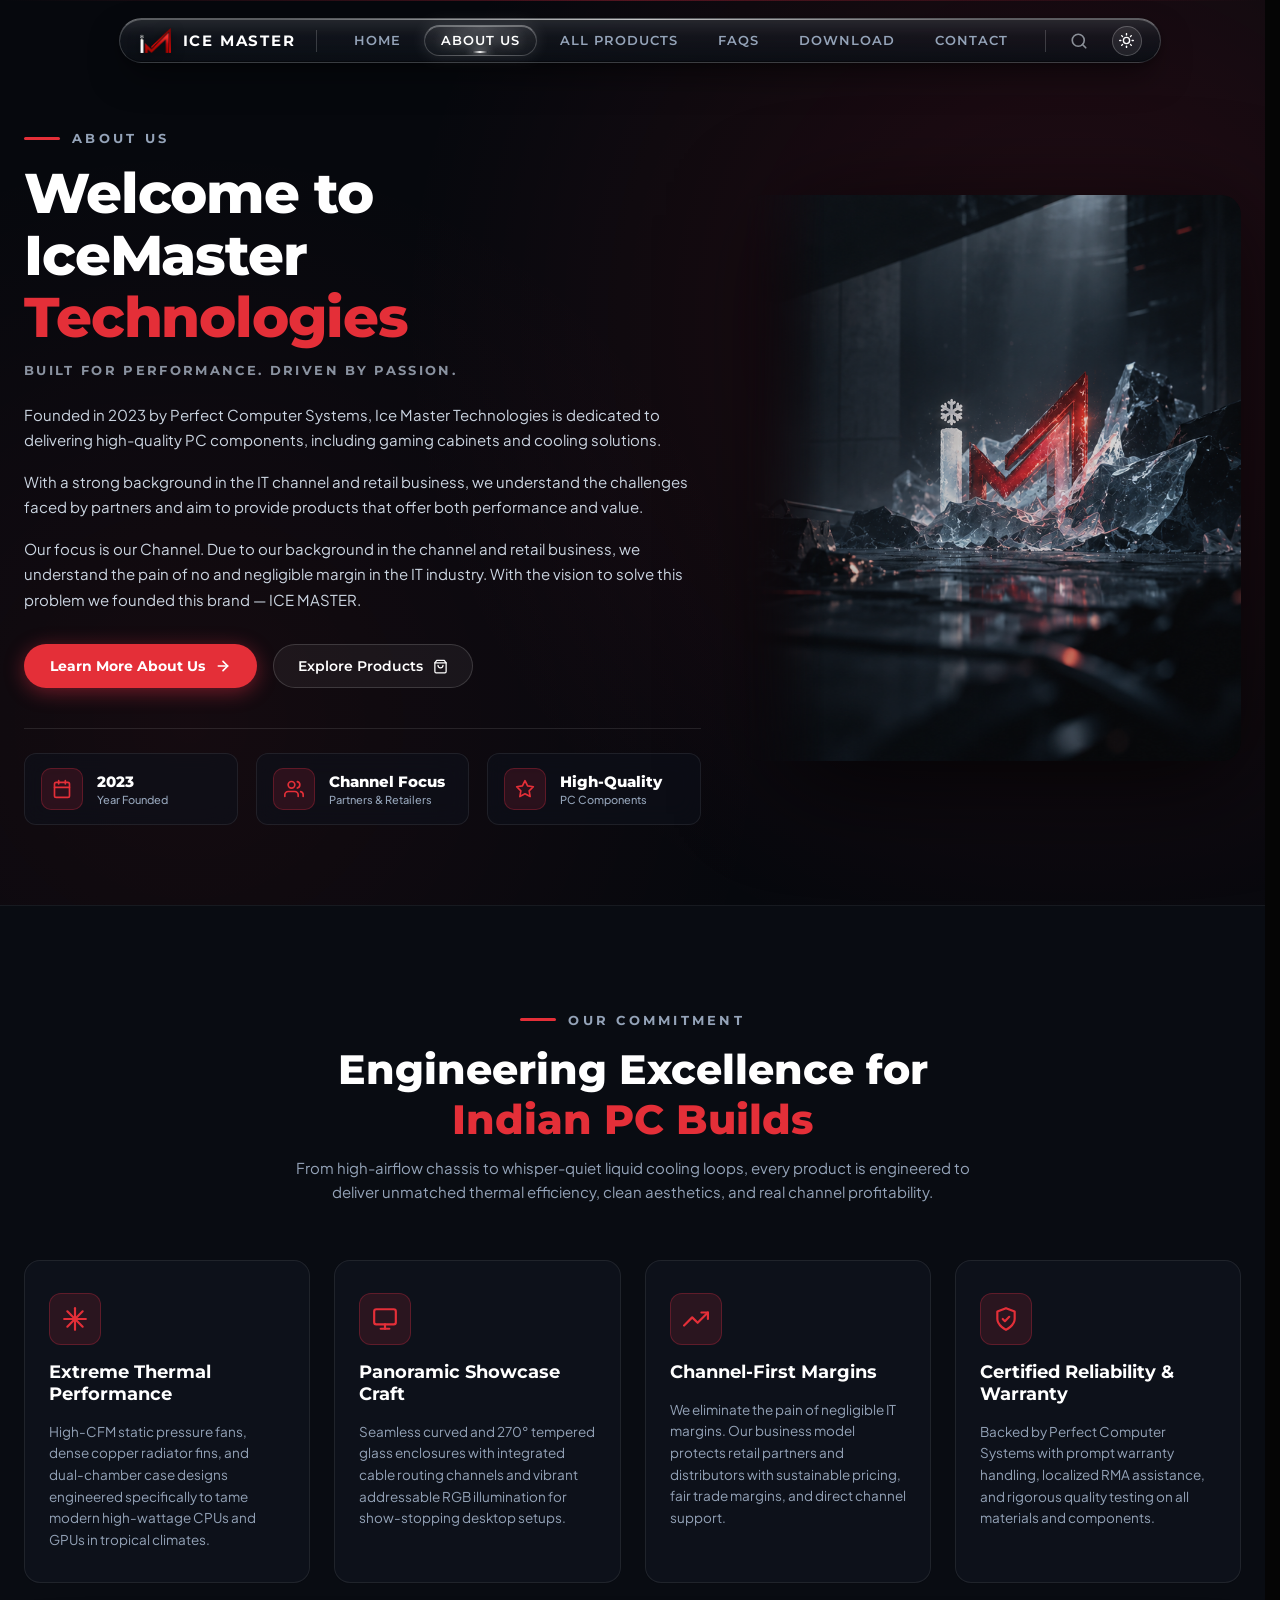
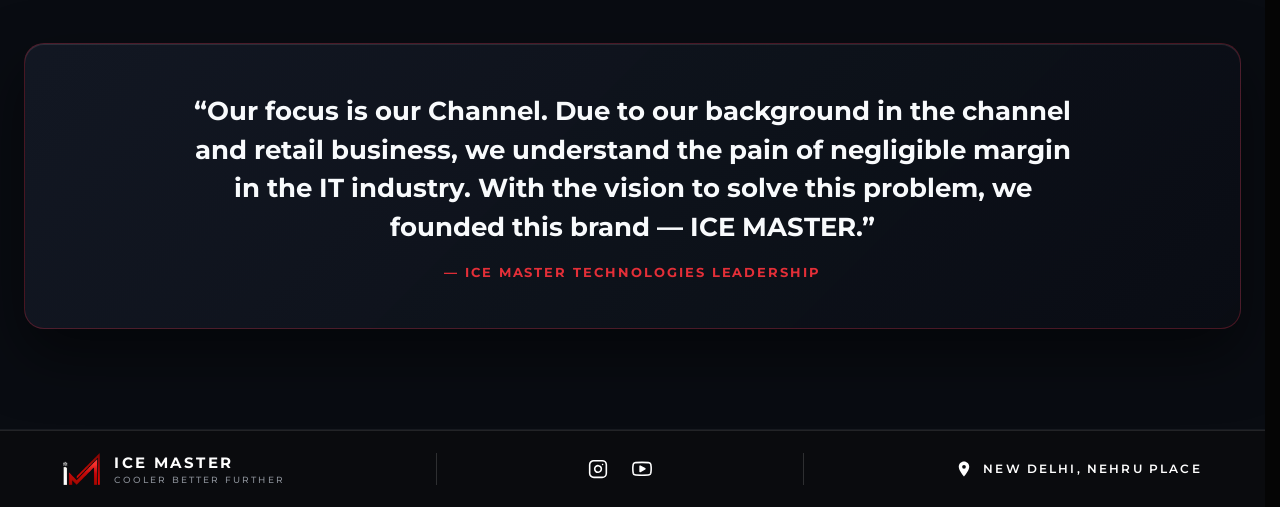
==== about.html @ 008d557d "feat: add About Us and FAQs pages matching design mockups 1:1" ====
<!DOCTYPE html>
<html lang="en">
<head>
  <meta charset="UTF-8">
  <meta name="viewport" content="width=device-width, initial-scale=1.0">
  <title>About Us | Ice Master Technologies</title>
  <meta name="description" content="Founded in 2023 by Perfect Computer Systems, Ice Master Technologies delivers high-quality PC components, gaming cabinets, and cooling solutions with a channel-first commitment.">

  <!-- Favicon -->
  <link rel="icon" type="image/png" href="assets/images/homepage/im_official_emblem.png">

  <!-- Google Fonts: Plus Jakarta Sans, Outfit, Montserrat -->
  <link rel="preconnect" href="https://fonts.googleapis.com">
  <link rel="preconnect" href="https://fonts.gstatic.com" crossorigin>
  <link href="https://fonts.googleapis.com/css2?family=Plus+Jakarta+Sans:wght@400;500;600;700;800&family=Outfit:wght@400;500;600;700;800&family=Montserrat:wght@600;700;800;900&display=swap" rel="stylesheet">

  <!-- Main Stylesheet -->
  <link rel="stylesheet" href="assets/css/style.css">
</head>
<body class="about-page-body">

  <!-- ==========================================================================
       FLOATING GLASS PILL NAVBAR (Standard Unified Brand Navbar)
       ========================================================================== -->
  <header class="im-floating-header" id="main-floating-header">
    <div class="im-pill-navbar">
      <!-- Left: Logo & Brand -->
      <a href="index.html" class="im-pill-brand" aria-label="Ice Master Home">
        <img src="assets/images/homepage/im_official_emblem.png" alt="Ice Master Logo" class="im-pill-logo-icon">
        <span class="im-pill-brand-name">ICE MASTER</span>
      </a>

      <!-- Vertical Divider 1 -->
      <div class="im-pill-divider" aria-hidden="true"></div>

      <!-- Center Navigation Links -->
      <nav class="im-pill-nav" aria-label="Primary Navigation">
        <a href="index.html" class="im-nav-item">HOME</a>
        <a href="about.html" class="im-nav-item active" aria-current="page">
          <span>ABOUT US</span>
          <span class="im-nav-indicator"></span>
        </a>
        <a href="all-products.html" class="im-nav-item">ALL PRODUCTS</a>
        <a href="faqs.html" class="im-nav-item">FAQS</a>
        <a href="download.html" class="im-nav-item">DOWNLOAD</a>
        <a href="contact.html" class="im-nav-item">CONTACT</a>
      </nav>

      <!-- Vertical Divider 2 -->
      <div class="im-pill-divider" aria-hidden="true"></div>

      <!-- Right Action Cluster (Search, Theme Toggle, Hamburger) -->
      <div class="im-pill-actions">
        <div class="im-pill-search-wrap">
          <button type="button" class="im-pill-search-btn" id="im-search-toggle" aria-label="Search Products">
            <svg width="18" height="18" viewBox="0 0 24 24" fill="none" stroke="currentColor" stroke-width="2.2" stroke-linecap="round" stroke-linejoin="round">
              <circle cx="11" cy="11" r="8"></circle>
              <line x1="21" y1="21" x2="16.65" y2="16.65"></line>
            </svg>
          </button>
          <!-- Expandable Quick Search Input -->
          <div class="im-pill-search-dropdown" id="im-search-dropdown">
            <input type="text" id="im-quick-search-input" placeholder="Search coolers, cabinets..." aria-label="Search Ice Master">
          </div>
        </div>

        <!-- Theme Toggle Button -->
        <button id="im-theme-toggle" class="im-theme-toggle-btn" aria-label="Switch to Light Mode" title="Switch to Light Mode">
          <svg width="15" height="15" viewBox="0 0 24 24" fill="none" stroke="currentColor" stroke-width="2.2" stroke-linecap="round" stroke-linejoin="round"><circle cx="12" cy="12" r="5"/><line x1="12" y1="1" x2="12" y2="3"/><line x1="12" y1="21" x2="12" y2="23"/><line x1="4.22" y1="4.22" x2="5.64" y2="5.64"/><line x1="18.36" y1="18.36" x2="19.78" y2="19.78"/><line x1="1" y1="12" x2="3" y2="12"/><line x1="21" y1="12" x2="23" y2="12"/><line x1="4.22" y1="19.78" x2="5.64" y2="18.36"/><line x1="18.36" y1="5.64" x2="19.78" y2="4.22"/></svg>
        </button>

        <!-- Mobile Hamburger -->
        <button class="im-mobile-menu-toggle" id="im-hamburger-btn" aria-label="Open Navigation">
          <span class="im-hamburger-bar"></span>
          <span class="im-hamburger-bar"></span>
          <span class="im-hamburger-bar"></span>
        </button>
      </div>
    </div>

    <!-- Mobile Nav Drawer -->
    <div class="im-mobile-nav-drawer" id="im-mobile-nav-drawer">
      <div class="im-mobile-drawer-header">
        <div class="im-mobile-drawer-brand">
          <img src="assets/images/homepage/im_official_emblem.png" alt="Ice Master Logo" class="im-mobile-drawer-logo">
          <span class="im-mobile-drawer-brand-name">ICE MASTER</span>
        </div>
        <button class="im-mobile-drawer-close" id="im-drawer-close" aria-label="Close Menu">&#10005;</button>
      </div>

      <nav class="im-mobile-nav-links">
        <a href="index.html" class="im-mobile-nav-link">HOME</a>
        <a href="about.html" class="im-mobile-nav-link active">ABOUT US</a>
        <a href="all-products.html" class="im-mobile-nav-link">ALL PRODUCTS</a>
        <a href="faqs.html" class="im-mobile-nav-link">FAQS</a>
        <a href="download.html" class="im-mobile-nav-link">DOWNLOAD</a>
        <a href="contact.html" class="im-mobile-nav-link">CONTACT</a>
      </nav>

      <div class="im-mobile-drawer-footer">
        <div class="im-mobile-drawer-socials">
          <a href="https://www.instagram.com/icemastertechnologies" target="_blank" rel="noopener noreferrer" class="im-mobile-drawer-soc-btn" aria-label="Instagram">
            <svg width="18" height="18" viewBox="0 0 24 24" fill="none" stroke="currentColor" stroke-width="2" stroke-linecap="round" stroke-linejoin="round"><rect x="2" y="2" width="20" height="20" rx="5" ry="5"></rect><path d="M16 11.37A4 4 0 1 1 12.63 8 4 4 0 0 1 16 11.37z"></path><line x1="17.5" y1="6.5" x2="17.51" y2="6.5"></line></svg>
          </a>
          <a href="https://www.youtube.com/@icemastertechnologies" target="_blank" rel="noopener noreferrer" class="im-mobile-drawer-soc-btn" aria-label="YouTube">
            <svg width="18" height="18" viewBox="0 0 24 24" fill="none" stroke="currentColor" stroke-width="2" stroke-linecap="round" stroke-linejoin="round"><path d="M22.54 6.42a2.78 2.78 0 0 0-1.94-2C18.88 4 12 4 12 4s-6.88 0-8.6.46a2.78 2.78 0 0 0-1.94 2A29 29 0 0 0 1 11.75a29 29 0 0 0 .46 5.33A2.78 2.78 0 0 0 3.4 19c1.72.46 8.6.46 8.6.46s6.88 0 8.6-.46a2.78 2.78 0 0 0 1.94-2 29 29 0 0 0 .46-5.25 29 29 0 0 0-.46-5.33z"></path><polygon points="9.75 15.02 15.5 11.75 9.75 8.48 9.75 15.02"></polygon></svg>
          </a>
        </div>
        <div class="im-mobile-drawer-motto">COOLER BETTER FURTHER</div>
      </div>
    </div>
  </header>

  <!-- ==========================================================================
       MAIN ABOUT US HERO SECTION (1:1 Exact Match to Figma Mockup)
       ========================================================================== -->
  <main>
    <section class="about-hero-section">
      <div class="about-hero-container">

        <!-- Left Column: Story Content, CTAs, 3 Key Badges -->
        <div class="about-hero-content">

          <!-- Eyebrow -->
          <div class="about-eyebrow">
            <span class="about-eyebrow-dash"></span>
            <span class="about-eyebrow-text">ABOUT US</span>
          </div>

          <!-- Main Headline -->
          <h1 class="about-hero-title">
            Welcome to<br>IceMaster <span class="im-highlight-red">Technologies</span>
          </h1>

          <!-- Tagline -->
          <div class="about-hero-tagline">
            BUILT FOR PERFORMANCE. DRIVEN BY PASSION.
          </div>

          <!-- 3 Story Paragraphs (Exact Wording) -->
          <div class="about-hero-desc">
            <p>
              Founded in 2023 by Perfect Computer Systems, Ice Master Technologies is dedicated to delivering high-quality PC components, including gaming cabinets and cooling solutions.
            </p>
            <p>
              With a strong background in the IT channel and retail business, we understand the challenges faced by partners and aim to provide products that offer both performance and value.
            </p>
            <p>
              Our focus is our Channel. Due to our background in the channel and retail business, we understand the pain of no and negligible margin in the IT industry. With the vision to solve this problem we founded this brand — ICE MASTER.
            </p>
          </div>

          <!-- Call to Action Buttons -->
          <div class="about-cta-wrap">
            <a href="#our-values" class="about-btn-pill">
              <span>Learn More About Us</span>
              <svg width="16" height="16" viewBox="0 0 24 24" fill="none" stroke="currentColor" stroke-width="2.5" stroke-linecap="round" stroke-linejoin="round">
                <line x1="5" y1="12" x2="19" y2="12"></line>
                <polyline points="12 5 19 12 12 19"></polyline>
              </svg>
            </a>
            <a href="all-products.html" class="about-btn-pill-secondary">
              <span>Explore Products</span>
              <svg width="15" height="15" viewBox="0 0 24 24" fill="none" stroke="currentColor" stroke-width="2" stroke-linecap="round" stroke-linejoin="round">
                <path d="M6 2L3 6v14a2 2 0 0 0 2 2h14a2 2 0 0 0 2-2V6l-3-4z"></path>
                <line x1="3" y1="6" x2="21" y2="6"></line>
                <path d="M16 10a4 4 0 0 1-8 0"></path>
              </svg>
            </a>
          </div>

          <!-- 3 Horizontal Badges (Exact Mockup Match) -->
          <div class="about-badges-row">
            <!-- Badge 1: 2023 / Year Founded -->
            <div class="about-badge-card">
              <div class="about-badge-icon-box">
                <svg width="20" height="20" viewBox="0 0 24 24" fill="none" stroke="currentColor" stroke-width="2" stroke-linecap="round" stroke-linejoin="round">
                  <rect x="3" y="4" width="18" height="18" rx="2" ry="2"></rect>
                  <line x1="16" y1="2" x2="16" y2="6"></line>
                  <line x1="8" y1="2" x2="8" y2="6"></line>
                  <line x1="3" y1="10" x2="21" y2="10"></line>
                </svg>
              </div>
              <div class="about-badge-info">
                <h4>2023</h4>
                <p>Year Founded</p>
              </div>
            </div>

            <!-- Badge 2: Channel Focus / Partners & Retailers -->
            <div class="about-badge-card">
              <div class="about-badge-icon-box">
                <svg width="20" height="20" viewBox="0 0 24 24" fill="none" stroke="currentColor" stroke-width="2" stroke-linecap="round" stroke-linejoin="round">
                  <path d="M17 21v-2a4 4 0 0 0-4-4H5a4 4 0 0 0-4 4v2"></path>
                  <circle cx="9" cy="7" r="4"></circle>
                  <path d="M23 21v-2a4 4 0 0 0-3-3.87"></path>
                  <path d="M16 3.13a4 4 0 0 1 0 7.75"></path>
                </svg>
              </div>
              <div class="about-badge-info">
                <h4>Channel Focus</h4>
                <p>Partners & Retailers</p>
              </div>
            </div>

            <!-- Badge 3: High-Quality / PC Components -->
            <div class="about-badge-card">
              <div class="about-badge-icon-box">
                <svg width="20" height="20" viewBox="0 0 24 24" fill="none" stroke="currentColor" stroke-width="2" stroke-linecap="round" stroke-linejoin="round">
                  <polygon points="12 2 15.09 8.26 22 9.27 17 14.14 18.18 21.02 12 17.77 5.82 21.02 7 14.14 2 9.27 8.91 8.26 12 2"></polygon>
                </svg>
              </div>
              <div class="about-badge-info">
                <h4>High-Quality</h4>
                <p>PC Components</p>
              </div>
            </div>
          </div>

        </div>

        <!-- Right Column: 3D Crystal Ice Master Emblem on Ice Rocks -->
        <div class="about-hero-media">
          <div class="about-hero-img-wrap">
            <img src="assets/images/about/im_about_emblem_3d.png" alt="Ice Master 3D Crystal Emblem" class="about-hero-emblem-img">
          </div>
        </div>

      </div>
    </section>

    <!-- ==========================================================================
         CORE VALUES & BRAND PILLARS SECTION
         ========================================================================== -->
    <section class="about-values-section" id="our-values">
      <div class="about-values-container">

        <!-- Section Header -->
        <div class="about-section-header">
          <div class="about-eyebrow" style="justify-content: center;">
            <span class="about-eyebrow-dash"></span>
            <span class="about-eyebrow-text">OUR COMMITMENT</span>
          </div>
          <h2 class="about-section-title">
            Engineering Excellence for <span class="im-highlight-red">Indian PC Builds</span>
          </h2>
          <p class="about-section-sub">
            From high-airflow chassis to whisper-quiet liquid cooling loops, every product is engineered to deliver unmatched thermal efficiency, clean aesthetics, and real channel profitability.
          </p>
        </div>

        <!-- 4 Pillars Grid -->
        <div class="about-pillars-grid">

          <!-- Pillar 1: Thermal Engineering -->
          <div class="about-pillar-card">
            <div class="about-pillar-icon">
              <svg width="26" height="26" viewBox="0 0 24 24" fill="none" stroke="currentColor" stroke-width="2" stroke-linecap="round" stroke-linejoin="round">
                <path d="M12 2v20"></path>
                <path d="m4.93 4.93 14.14 14.14"></path>
                <path d="M2 12h20"></path>
                <path d="m19.07 4.93-14.14 14.14"></path>
              </svg>
            </div>
            <h3 class="about-pillar-title">Extreme Thermal Performance</h3>
            <p class="about-pillar-desc">
              High-CFM static pressure fans, dense copper radiator fins, and dual-chamber case designs engineered specifically to tame modern high-wattage CPUs and GPUs in tropical climates.
            </p>
          </div>

          <!-- Pillar 2: Panoramic Showcase Aesthetics -->
          <div class="about-pillar-card">
            <div class="about-pillar-icon">
              <svg width="26" height="26" viewBox="0 0 24 24" fill="none" stroke="currentColor" stroke-width="2" stroke-linecap="round" stroke-linejoin="round">
                <rect x="2" y="3" width="20" height="14" rx="2" ry="2"></rect>
                <line x1="8" y1="21" x2="16" y2="21"></line>
                <line x1="12" y1="17" x2="12" y2="21"></line>
              </svg>
            </div>
            <h3 class="about-pillar-title">Panoramic Showcase Craft</h3>
            <p class="about-pillar-desc">
              Seamless curved and 270° tempered glass enclosures with integrated cable routing channels and vibrant addressable RGB illumination for show-stopping desktop setups.
            </p>
          </div>

          <!-- Pillar 3: Channel-First Margin Protection -->
          <div class="about-pillar-card">
            <div class="about-pillar-icon">
              <svg width="26" height="26" viewBox="0 0 24 24" fill="none" stroke="currentColor" stroke-width="2" stroke-linecap="round" stroke-linejoin="round">
                <polyline points="23 6 13.5 15.5 8.5 10.5 1 18"></polyline>
                <polyline points="17 6 23 6 23 12"></polyline>
              </svg>
            </div>
            <h3 class="about-pillar-title">Channel-First Margins</h3>
            <p class="about-pillar-desc">
              We eliminate the pain of negligible IT margins. Our business model protects retail partners and distributors with sustainable pricing, fair trade margins, and direct channel support.
            </p>
          </div>

          <!-- Pillar 4: Certified Durability & Local Warranty -->
          <div class="about-pillar-card">
            <div class="about-pillar-icon">
              <svg width="26" height="26" viewBox="0 0 24 24" fill="none" stroke="currentColor" stroke-width="2" stroke-linecap="round" stroke-linejoin="round">
                <path d="M12 22s8-4 8-10V5l-8-3-8 3v7c0 6 8 10 8 10z"></path>
                <path d="m9 12 2 2 4-4"></path>
              </svg>
            </div>
            <h3 class="about-pillar-title">Certified Reliability & Warranty</h3>
            <p class="about-pillar-desc">
              Backed by Perfect Computer Systems with prompt warranty handling, localized RMA assistance, and rigorous quality testing on all materials and components.
            </p>
          </div>

        </div>

        <!-- Story / Mission Quote Box -->
        <div class="about-mission-quote-box">
          <p>
            &ldquo;Our focus is our Channel. Due to our background in the channel and retail business, we understand the pain of negligible margin in the IT industry. With the vision to solve this problem, we founded this brand — ICE MASTER.&rdquo;
          </p>
          <div class="about-mission-quote-author">
            — ICE MASTER TECHNOLOGIES LEADERSHIP
          </div>
        </div>

      </div>
    </section>
  </main>

  <!-- ==========================================================================
       MINIMAL CINEMATIC FOOTER (Unified Across Site)
       ========================================================================== -->
  <footer class="im-site-footer" id="site-footer">
    <div class="im-footer-inner">

      <!-- Left: Logo & Brand Lockup -->
      <a href="index.html" class="im-footer-brand" aria-label="Ice Master Home">
        <img src="assets/images/homepage/im_official_emblem.png" alt="Ice Master Logo" class="im-footer-logo-img">
        <div class="im-footer-brand-text">
          <span class="im-footer-brand-title">ICE MASTER</span>
          <span class="im-footer-brand-sub">COOLER BETTER FURTHER</span>
        </div>
      </a>

      <!-- Center Divider 1 -->
      <div class="im-footer-divider" aria-hidden="true"></div>

      <!-- Center: Social Links -->
      <div class="im-footer-social-links" aria-label="Social Media Links">
        <a href="https://www.instagram.com/icemastertechnologies" target="_blank" rel="noopener noreferrer" class="im-footer-social-btn" aria-label="Ice Master on Instagram">
          <svg viewBox="0 0 24 24" fill="none" stroke="currentColor" stroke-width="1.9" stroke-linecap="round" stroke-linejoin="round">
            <rect x="2" y="2" width="20" height="20" rx="5" ry="5"></rect>
            <path d="M16 11.37A4 4 0 1 1 12.63 8 4 4 0 0 1 16 11.37z"></path>
            <line x1="17.5" y1="6.5" x2="17.51" y2="6.5"></line>
          </svg>
        </a>

        <a href="https://www.youtube.com/@icemastertechnologies" target="_blank" rel="noopener noreferrer" class="im-footer-social-btn" aria-label="Ice Master on YouTube">
          <svg viewBox="0 0 24 24" fill="none" stroke="currentColor" stroke-width="1.9" stroke-linecap="round" stroke-linejoin="round">
            <path d="M22.54 6.42a2.78 2.78 0 0 0-1.94-2C18.88 4 12 4 12 4s-6.88 0-8.6.46a2.78 2.78 0 0 0-1.94 2A29 29 0 0 0 1 11.75a29 29 0 0 0 .46 5.33A2.78 2.78 0 0 0 3.4 19c1.72.46 8.6.46 8.6.46s6.88 0 8.6-.46a2.78 2.78 0 0 0 1.94-2 29 29 0 0 0 .46-5.25 29 29 0 0 0-.46-5.33z"></path>
            <polygon points="9.75 15.02 15.5 11.75 9.75 8.48 9.75 15.02" fill="currentColor"></polygon>
          </svg>
        </a>
      </div>

      <!-- Center Divider 2 -->
      <div class="im-footer-divider" aria-hidden="true"></div>

      <!-- Right: Location Lockup -->
      <div class="im-footer-location-wrap">
        <svg class="im-footer-loc-pin" viewBox="0 0 24 24" fill="currentColor">
          <path d="M12 2C8.13 2 5 5.13 5 9c0 5.25 7 13 7 13s7-7.75 7-13c0-3.87-3.13-7-7-7zm0 9.5a2.5 2.5 0 0 1 0-5 2.5 2.5 0 0 1 0 5z"/>
        </svg>
        <span class="im-footer-loc-text">NEW DELHI, NEHRU PLACE</span>
      </div>

    </div>
  </footer>

  <!-- Unified Site Scripts (Theme Toggle, Navbar Sticky, Quick Search, Mobile Drawer) -->
  <script src="assets/js/main.js"></script>
</body>
</html>
---- assets/css/style.css ----
/* ==========================================================================
   ICEMASTER TECHNOLOGIES — BRAND VISUAL SYSTEM & 1:1 EXACT HOMEPAGE STYLES
   Official IMT Visual Style Guide & Master Reference Renders
   ========================================================================== */

:root {
  /* Official Design Tokens from Excel Style Guide */
  --im-c-black: #050505;
  --im-c-deep-black: #000000;
  --im-c-dark-surface: #0E1015;
  --im-c-white: #FFFFFF;
  --im-c-off-white: #F4F5F7;
  --im-c-gray-light: #68707A;
  --im-c-gray-cool: #8A8F97;
  --im-c-gray-text: #3F4348;
  --im-c-gray-text-cool: #3F4A56;
  --im-c-gray-rule: #B9BEC4;
  --im-c-eyebrow-hero1: #4B4F55;
  --im-c-eyebrow-hero2: #59606A;
  --im-c-eyebrow-cat: #6A7078;
  --im-c-eyebrow-steps: #3E454D;
  --im-c-red-accent: #E42F38;
  --im-c-red-x7: #A30A10;
  --im-c-red-category: #A52A30;
  --im-c-red-steps: #B20A13;
  --im-c-blue-digital: #318CCB;

  /* Legacy variable aliases for secondary pages */
  --bg-dark: #07080a;
  --bg-dark-surface: #0f1117;
  --accent-red: #ff1e27;
  --accent-red-glow: rgba(255, 30, 39, 0.5);
  --text-white: #ffffff;
  --text-silver: #e2e8f0;
  --text-muted: #8492a6;
  --text-dim: #475569;
  --glass-bg: rgba(18, 20, 26, 0.7);
  --glass-border: rgba(255, 255, 255, 0.12);
  --glass-border-subtle: rgba(255, 255, 255, 0.08);

  --im-font: 'Montserrat', -apple-system, BlinkMacSystemFont, 'Segoe UI', Roboto, sans-serif;
  --font-heading: 'Montserrat', 'Plus Jakarta Sans', -apple-system, sans-serif;
  --font-body: 'Plus Jakarta Sans', 'Inter', -apple-system, sans-serif;
}

*, *::before, *::after {
  margin: 0;
  padding: 0;
  box-sizing: border-box;
}

html {
  width: 100%;
  margin: 0;
  padding: 0;
  background-color: var(--im-c-black);
  font-family: var(--im-font);
  color: var(--im-c-white);
  overflow-x: hidden;
  overflow-y: scroll;
  scrollbar-gutter: stable;
  scroll-behavior: smooth;
  -webkit-font-smoothing: antialiased;
  -moz-osx-font-smoothing: grayscale;
}

body {
  width: 100%;
  min-height: 100vh;
  margin: 0;
  padding: 0;
  background-color: var(--im-c-black);
  font-family: var(--im-font);
  color: var(--im-c-white);
  overflow-x: hidden;
  -webkit-font-smoothing: antialiased;
  -moz-osx-font-smoothing: grayscale;
}




/* ==========================================================================
   HOMEPAGE COMPONENT 1: FLOATING GLASS PILL NAVBAR (Fixed / Sticky on Scroll)
   ========================================================================== */
.im-floating-header {
  position: fixed;
  top: 18px;
  left: 0;
  width: 100%;
  display: flex;
  justify-content: center;
  z-index: 1000;
  padding: 0 16px;
  pointer-events: none;
}

.im-pill-navbar {
  pointer-events: auto;
  position: relative;
  display: inline-flex;
  align-items: center;
  /* Premium Frosted Liquid Glass */
  background: linear-gradient(180deg, rgba(255, 255, 255, 0.10) 0%, rgba(255, 255, 255, 0.02) 40%, rgba(10, 14, 20, 0.78) 100%), rgba(14, 18, 26, 0.72);
  border: 1px solid rgba(255, 255, 255, 0.18);
  border-top: 1px solid rgba(255, 255, 255, 0.32);
  border-bottom: 1px solid rgba(255, 255, 255, 0.10);
  border-radius: 9999px;
  padding: 6px 18px 6px 20px;
  gap: 20px;
  backdrop-filter: blur(24px) saturate(180%);
  -webkit-backdrop-filter: blur(24px) saturate(180%);
  /* Realistic Glass Refraction & Soft Ambient Depth (No Red Tint!) */
  box-shadow: 
    0 16px 36px -8px rgba(0, 0, 0, 0.55),
    0 2px 8px rgba(0, 0, 0, 0.3),
    inset 0 1px 0 rgba(255, 255, 255, 0.25),
    inset 0 -1px 0 rgba(0, 0, 0, 0.35);
  transition: background 0.25s ease, border-color 0.25s ease, box-shadow 0.25s ease;
  overflow: visible;
  transform: none;
}

/* Subtle Overhead Spotlight Sheen across the top edge of the glass */
.im-pill-navbar::before {
  content: '';
  position: absolute;
  top: 0;
  left: 15%;
  right: 15%;
  height: 1px;
  background: linear-gradient(90deg, rgba(255, 255, 255, 0) 0%, rgba(255, 255, 255, 0.65) 50%, rgba(255, 255, 255, 0) 100%);
  pointer-events: none;
}

.im-floating-header.scrolled .im-pill-navbar {
  background: linear-gradient(180deg, rgba(255, 255, 255, 0.08) 0%, rgba(8, 11, 16, 0.88) 100%), rgba(8, 11, 16, 0.82);
  border-color: rgba(255, 255, 255, 0.20);
  border-top-color: rgba(255, 255, 255, 0.35);
  box-shadow: 
    0 20px 42px -8px rgba(0, 0, 0, 0.75),
    inset 0 1px 0 rgba(255, 255, 255, 0.22);
  transform: none;
}

.im-pill-navbar:hover {
  border-color: rgba(255, 255, 255, 0.28);
  border-top-color: rgba(255, 255, 255, 0.45);
  box-shadow: 
    0 20px 44px -6px rgba(0, 0, 0, 0.65),
    0 0 24px rgba(255, 255, 255, 0.08),
    inset 0 1px 0 rgba(255, 255, 255, 0.35);
}

.im-pill-brand {
  display: flex;
  align-items: center;
  gap: 12px;
  text-decoration: none;
}

.im-pill-logo-icon {
  height: 26px;
  width: auto;
  object-fit: contain;
  filter: drop-shadow(0 2px 6px rgba(0, 0, 0, 0.6));
  transition: transform 0.25s ease;
}

.im-pill-brand:hover .im-pill-logo-icon {
  transform: scale(1.06);
}

.im-pill-brand-name {
  font-family: var(--im-font);
  font-weight: 700;
  font-size: 15px;
  letter-spacing: 0.12em;
  color: #FFFFFF;
  text-transform: uppercase;
}

.im-pill-divider {
  width: 1px;
  height: 22px;
  background: rgba(255, 255, 255, 0.18);
}

.im-pill-nav {
  display: flex;
  align-items: center;
  gap: 6px;
}

.im-nav-item {
  position: relative;
  text-decoration: none;
  font-family: var(--im-font);
  font-size: 12.5px;
  font-weight: 600;
  letter-spacing: 0.08em;
  color: #94A3B8;
  padding: 7px 16px;
  border-radius: 9999px;
  border: 1px solid transparent;
  box-sizing: border-box;
  transition: color 0.2s ease, background 0.2s ease, border-color 0.2s ease;
  display: flex;
  align-items: center;
  justify-content: center;
  overflow: hidden;
}

.im-nav-item:hover {
  color: #FFFFFF;
  background: rgba(255, 255, 255, 0.06);
}

/* Active Nav Item with Soft Ambient Spotlight */
.im-nav-item.active {
  color: #FFFFFF;
  font-weight: 600;
  /* Soft Spotlight Capsule */
  background: radial-gradient(ellipse at 50% 0%, rgba(255, 255, 255, 0.22) 0%, rgba(255, 255, 255, 0.07) 60%, rgba(255, 255, 255, 0.02) 100%);
  border: 1px solid rgba(255, 255, 255, 0.20);
  border-top: 1px solid rgba(255, 255, 255, 0.35);
  box-shadow: 
    0 0 16px rgba(255, 255, 255, 0.12),
    inset 0 1px 0 rgba(255, 255, 255, 0.3);
  text-shadow: 0 0 12px rgba(255, 255, 255, 0.4);
}

/* Soft Spotlight Indicator - replaces the harsh red bar */
.im-nav-indicator {
  position: absolute;
  bottom: 2px;
  left: 50%;
  transform: translateX(-50%);
  width: 16px;
  height: 2px;
  background: linear-gradient(90deg, rgba(255, 255, 255, 0) 0%, rgba(255, 255, 255, 0.95) 50%, rgba(255, 255, 255, 0) 100%);
  border-radius: 2px;
  box-shadow: 0 0 8px rgba(255, 255, 255, 0.9), 0 0 16px rgba(255, 255, 255, 0.5);
}

.im-pill-actions {
  display: contents;
}

.im-pill-search-wrap {
  position: relative;
  display: flex;
  align-items: center;
}

.im-pill-search-btn {
  background: transparent;
  border: none;
  color: #8A8F97;
  cursor: pointer;
  padding: 4px;
  display: flex;
  align-items: center;
  justify-content: center;
  transition: color 0.2s ease, transform 0.2s ease;
}

.im-pill-search-btn:hover {
  color: #FFFFFF;
  transform: scale(1.08);
}

.im-pill-search-dropdown {
  position: absolute;
  top: calc(100% + 14px);
  right: 0;
  width: 290px;
  background: rgba(14, 18, 26, 0.94);
  border: 1px solid rgba(255, 255, 255, 0.20);
  border-top: 1px solid rgba(255, 255, 255, 0.35);
  border-radius: 14px;
  padding: 10px 14px;
  backdrop-filter: blur(24px) saturate(180%);
  -webkit-backdrop-filter: blur(24px) saturate(180%);
  box-shadow: 
    0 20px 40px -8px rgba(0, 0, 0, 0.75),
    0 0 20px rgba(255, 255, 255, 0.05);
  opacity: 0;
  pointer-events: none;
  transform: translateY(-6px);
  transition: opacity 0.2s cubic-bezier(0.16, 1, 0.3, 1), transform 0.2s cubic-bezier(0.16, 1, 0.3, 1);
  z-index: 1200;
  display: flex;
  align-items: center;
}

.im-pill-search-dropdown.open {
  opacity: 1;
  pointer-events: auto;
  transform: translateY(0);
}

.im-pill-search-dropdown input {
  width: 100%;
  background: transparent;
  border: none;
  outline: none;
  color: #FFFFFF;
  font-family: var(--im-font);
  font-size: 13px;
  font-weight: 500;
  letter-spacing: 0.02em;
}

.im-pill-search-dropdown input::placeholder {
  color: #8A8F97;
  font-size: 12px;
}


/* ==========================================================================
   HOMEPAGE COMPONENT 2: HERO STAGE & SLIDER (1933 × 813 px)
   ========================================================================== */
.im-hero-section {
  width: 100%;
  max-width: 1920px;
  margin: 0 auto;
  position: relative;
  overflow: hidden;
  background: #050505;
  aspect-ratio: 1933 / 813;
}

.im-hero-stage {
  position: relative;
  width: 100%;
  height: 100%;
}

.im-hero-slide {
  position: absolute;
  inset: 0;
  opacity: 0;
  visibility: hidden;
  transform: translateX(40px);
  transition: opacity 0.85s cubic-bezier(0.4, 0, 0.2, 1), visibility 0.85s ease, transform 0.85s cubic-bezier(0.4, 0, 0.2, 1);
  pointer-events: none;
}

.im-hero-slide.active {
  opacity: 1;
  visibility: visible;
  transform: translateX(0);
  pointer-events: auto;
}

.im-hero-bg-img {
  width: 100%;
  height: 100%;
  object-fit: cover;
  object-position: center center;
  display: block;
  image-rendering: -webkit-optimize-contrast;
  image-rendering: high-quality;
  transform: translateZ(0);
}

.im-hero-content {
  position: absolute;
  left: 6.8%;
  top: 48%;
  transform: translateY(-50%);
  width: 44%;
  max-width: 680px;
  z-index: 15;
  user-select: none;
}

.im-hero-eyebrow {
  display: flex;
  align-items: center;
  gap: 12px;
  margin-bottom: 10px;
}

.im-hero-dash {
  width: 38px;
  height: 3px;
  border-radius: 2px;
}

.im-dash-red {
  background: #E42F38;
}

.im-dash-yellow {
  background: #F59E0B;
}

.im-hero-content-x7 .im-hero-eyebrow-text {
  font-family: var(--im-font);
  font-size: clamp(0.72rem, 0.9vw, 0.95rem);
  font-weight: 500;
  letter-spacing: 0.25em;
  color: #4B4F55;
  text-transform: uppercase;
}

.im-hero-content-cool .im-hero-eyebrow-text,
.im-hero-content-box .im-hero-eyebrow-text,
.im-hero-content-trendy .im-hero-eyebrow-text {
  font-family: var(--im-font);
  font-size: clamp(0.72rem, 0.9vw, 0.95rem);
  font-weight: 500;
  letter-spacing: 0.25em;
  color: #CBD5E1;
  text-transform: uppercase;
}

.im-hero-title {
  font-family: var(--im-font);
  font-size: clamp(2.2rem, 3.8vw, 4.3rem);
  font-weight: 700;
  letter-spacing: 0.03em;
  color: #050505;
  line-height: 1.05;
  margin: 0 0 12px 0;
}

.im-hero-content-cool .im-hero-title,
.im-hero-content-box .im-hero-title,
.im-hero-content-trendy .im-hero-title {
  color: #FFFFFF;
}

.im-text-red-x7 {
  color: #A30A10;
  font-weight: 700;
}

.im-text-yellow-box {
  color: #F59E0B;
  font-weight: 800;
  text-shadow: 0 0 24px rgba(245, 158, 11, 0.45);
}

.im-text-red-trendy {
  color: #FF1F3D;
  font-weight: 800;
  text-shadow: 0 0 24px rgba(255, 31, 61, 0.45);
}

.im-text-blue-digital {
  color: #318CCB;
  font-weight: 800;
}

.im-hero-content-cool .im-text-blue-digital {
  color: #38BDF8;
  text-shadow: 0 0 24px rgba(56, 189, 248, 0.45);
}

.im-hero-tagline {
  font-family: var(--im-font);
  font-size: clamp(0.75rem, 0.98vw, 1.05rem);
  font-weight: 500;
  letter-spacing: 0.32em;
  color: #3F4348;
  text-transform: uppercase;
  margin-bottom: 16px;
}

.im-tagline-cool,
.im-tagline-box,
.im-tagline-trendy {
  letter-spacing: 0.24em;
  color: #CBD5E1;
}

.im-hero-desc {
  font-family: var(--im-font);
  font-size: clamp(0.82rem, 1vw, 1.12rem);
  font-weight: 400;
  line-height: 1.6;
  color: #68707A;
  margin: 0 0 28px 0;
}

.im-desc-cool,
.im-desc-box,
.im-desc-trendy {
  color: #E2E8F0;
  text-shadow: 0 2px 10px rgba(0, 0, 0, 0.6);
}

.im-hero-cta-wrap {
  display: flex;
  align-items: center;
}

.im-btn-pill {
  display: inline-flex;
  align-items: center;
  gap: 12px;
  background: #050505;
  color: #FFFFFF;
  text-decoration: none;
  font-family: var(--im-font);
  font-size: clamp(0.78rem, 0.9vw, 0.95rem);
  font-weight: 600;
  letter-spacing: 0.08em;
  padding: 13px 32px;
  border-radius: 9999px;
  transition: all 0.3s cubic-bezier(0.16, 1, 0.3, 1);
  box-shadow: 0 8px 24px rgba(0, 0, 0, 0.35);
}

.im-btn-pill:hover {
  transform: translateY(-2px);
  box-shadow: 0 12px 30px rgba(0, 0, 0, 0.45);
}

.im-btn-x7:hover {
  background: #18191C;
  box-shadow: 0 12px 30px rgba(163, 10, 16, 0.3);
}

.im-btn-cool {
  background: rgba(12, 18, 26, 0.85);
  border: 1px solid rgba(255, 255, 255, 0.22);
}

.im-btn-cool:hover {
  background: #162232;
  border-color: #38BDF8;
  color: #38BDF8;
  box-shadow: 0 12px 30px rgba(56, 189, 248, 0.35);
}

.im-btn-box {
  background: #EBB20A;
  color: #0A0A0C;
  font-weight: 700;
  border: none;
}

.im-btn-box:hover {
  background: #F59E0B;
  color: #000000;
  box-shadow: 0 12px 30px rgba(245, 158, 11, 0.45);
}

.im-btn-trendy {
  background: rgba(12, 12, 16, 0.9);
  border: 1.5px solid #FF1F3D;
  color: #FFFFFF;
}

.im-btn-trendy:hover {
  background: #FF1F3D;
  color: #FFFFFF;
  box-shadow: 0 12px 30px rgba(255, 31, 61, 0.45);
}

.im-btn-arrow {
  transition: transform 0.25s ease;
}

.im-btn-pill:hover .im-btn-arrow {
  transform: translateX(4px);
}

.im-btn-chevron {
  transition: transform 0.25s ease;
}

.im-btn-pill:hover .im-btn-chevron {
  transform: translateX(3px);
}

.im-hero-controls {
  position: absolute;
  bottom: 5.5%;
  right: 6.8%;
  display: flex;
  align-items: center;
  gap: 20px;
  z-index: 20;
  user-select: none;
}

.im-hero-nav-arrow {
  background: rgba(255, 255, 255, 0.08);
  border: 1px solid rgba(255, 255, 255, 0.15);
  width: 42px;
  height: 42px;
  border-radius: 50%;
  color: #FFFFFF;
  display: flex;
  align-items: center;
  justify-content: center;
  cursor: pointer;
  backdrop-filter: blur(10px);
  -webkit-backdrop-filter: blur(10px);
  transition: all 0.25s ease;
}

.im-hero-nav-arrow svg {
  width: 20px;
  height: 20px;
}

.im-hero-nav-arrow:hover {
  background: rgba(255, 255, 255, 0.22);
  border-color: rgba(255, 255, 255, 0.35);
  transform: scale(1.08);
}

.im-hero-dots {
  display: flex;
  align-items: center;
  gap: 10px;
}

.im-hero-dot {
  width: 10px;
  height: 10px;
  border-radius: 50%;
  background: rgba(255, 255, 255, 0.3);
  cursor: pointer;
  transition: all 0.3s ease;
}

.im-hero-dot.active {
  background: #E42F38;
  width: 28px;
  border-radius: 5px;
  box-shadow: 0 0 10px rgba(228, 47, 56, 0.7);
}


/* ==========================================================================
   HOMEPAGE COMPONENT 3: PRODUCT CATEGORIES (categories_section.reference.png)
   1994 × 789 px — Dynamic Gaming Hover Interaction
   ========================================================================== */
.im-cat-section {
  width: 100%;
  max-width: 1920px;
  margin: 0 auto;
  position: relative;
  overflow: hidden;
  background: #07080A;
  aspect-ratio: 1994 / 789;
}

.im-cat-stage {
  position: relative;
  width: 100%;
  height: 100%;
}

.im-cat-bg-img {
  width: 100%;
  height: 100%;
  object-fit: cover;
  object-position: center center;
  display: block;
}

.im-cat-header-row {
  position: absolute;
  top: 4%;
  left: 2.5%;
  width: 95%;
  display: flex;
  align-items: flex-end;
  justify-content: space-between;
  z-index: 15;
}

.im-cat-eyebrow {
  font-family: var(--im-font);
  font-size: clamp(0.7rem, 0.85vw, 0.95rem);
  font-weight: 500;
  letter-spacing: 0.24em;
  color: #8A8F97;
  text-transform: uppercase;
  margin-bottom: 4px;
}

.im-cat-title {
  font-family: var(--im-font);
  font-size: clamp(1.8rem, 2.9vw, 3.3rem);
  font-weight: 700;
  color: #FFFFFF;
  line-height: 1.1;
  margin: 0;
}

.im-cat-title-red {
  color: #E42F38;
  font-weight: 700;
}

.im-cat-center-motto {
  display: flex;
  align-items: center;
  gap: 16px;
  flex: 1;
  margin: 0 40px 10px 40px;
}

.im-cat-motto-line {
  flex: 1;
  height: 1px;
  background: rgba(255, 255, 255, 0.15);
}

.im-cat-motto-text {
  font-family: var(--im-font);
  font-size: clamp(0.68rem, 0.78vw, 0.88rem);
  font-weight: 500;
  letter-spacing: 0.32em;
  color: #8A8F97;
  white-space: nowrap;
}

.im-cat-explore-link {
  display: flex;
  flex-direction: column;
  align-items: flex-end;
  text-decoration: none;
  gap: 6px;
  padding-bottom: 4px;
}

.im-cat-explore-text {
  font-family: var(--im-font);
  font-size: clamp(0.66rem, 0.72vw, 0.82rem);
  font-weight: 500;
  letter-spacing: 0.18em;
  color: #FFFFFF;
  text-align: right;
  line-height: 1.35;
}

.im-cat-explore-dash {
  width: 36px;
  height: 3px;
  background: #A52A30;
  border-radius: 2px;
}

.im-cat-grid-overlay {
  position: absolute;
  inset: 0;
  z-index: 10;
  pointer-events: none;
}

.im-cat-card-overlay {
  position: absolute;
  pointer-events: auto;
  text-decoration: none;
  border-radius: 16px;
  border: 1px solid rgba(255, 255, 255, 0.12);
  background: #090B0E;
  transition: transform 0.35s cubic-bezier(0.16, 1, 0.3, 1), box-shadow 0.35s ease, border-color 0.35s ease;
  display: flex;
  flex-direction: column;
  justify-content: space-between;
  padding: 18px 22px;
  box-sizing: border-box;
  overflow: hidden;
}

.im-card-media-bg {
  position: absolute;
  inset: 0;
  width: 100%;
  height: 100%;
  object-fit: cover;
  object-position: center center;
  z-index: 1;
  transition: transform 0.45s cubic-bezier(0.16, 1, 0.3, 1);
}

.im-cat-card-overlay:hover .im-card-media-bg {
  transform: scale(1.04);
}

.im-card-shade {
  position: absolute;
  inset: 0;
  background: linear-gradient(180deg, rgba(6, 8, 12, 0.72) 0%, rgba(6, 8, 12, 0.1) 45%, rgba(6, 8, 12, 0.45) 100%);
  z-index: 2;
  pointer-events: none;
}

/* High-tech top accent beam on hover */
.im-cat-card-overlay::before {
  content: '';
  position: absolute;
  top: 0;
  left: 12%;
  right: 12%;
  height: 2.5px;
  background: linear-gradient(90deg, transparent, #E42F38 25%, #FF5560 50%, #E42F38 75%, transparent);
  border-radius: 2px;
  opacity: 0;
  transform: scaleX(0.2);
  transition: all 0.35s cubic-bezier(0.16, 1, 0.3, 1);
  z-index: 5;
}

.im-cat-card-overlay:hover {
  transform: translateY(-6px) scale(1.012);
  border-color: rgba(228, 47, 56, 0.7);
  box-shadow: 0 18px 40px rgba(178, 10, 19, 0.28), 0 0 20px rgba(228, 47, 56, 0.15);
}

.im-cat-card-overlay:hover::before {
  opacity: 1;
  transform: scaleX(1);
  box-shadow: 0 0 14px #FF5560;
}

/* 01: Liquid Coolers (tall left) */
.im-card-coolers {
  left: 2.5%;
  top: 18%;
  width: 29.5%;
  height: 72%;
}

/* 02: Gaming Cabinets (tall middle) */
.im-card-cabinets {
  left: 33%;
  top: 18%;
  width: 23%;
  height: 72%;
}

/* 03: Air Coolers (wide top right) */
.im-card-aircoolers {
  left: 57%;
  top: 18%;
  width: 40.5%;
  height: 34.5%;
}
.im-card-aircoolers .im-card-media-bg {
  object-position: right center;
}

/* 04: Power Supply Units (bottom right left) */
.im-card-psu {
  left: 57%;
  top: 55.5%;
  width: 19.5%;
  height: 34.5%;
}
.im-card-psu .im-card-media-bg {
  object-position: center center;
}

/* 05: Gaming Accessories (bottom right right) */
.im-card-accessories {
  left: 78%;
  top: 55.5%;
  width: 19.5%;
  height: 34.5%;
}
.im-card-accessories .im-card-media-bg {
  object-position: center center;
}

.im-card-text-block {
  display: flex;
  flex-direction: column;
  gap: 6px;
  user-select: none;
  z-index: 3;
}

.im-card-num {
  font-family: var(--im-font);
  font-size: clamp(0.82rem, 0.92vw, 1.05rem);
  font-weight: 500;
  color: #E2E4E8;
  letter-spacing: 0.16em;
  transition: color 0.3s ease, transform 0.3s ease;
}

.im-cat-card-overlay:hover .im-card-num {
  color: #FF4754;
  transform: translateX(4px);
}

.im-card-name {
  font-family: var(--im-font);
  font-size: clamp(1.1rem, 1.35vw, 1.55rem);
  font-weight: 700;
  color: #FFFFFF;
  line-height: 1.25;
  transition: transform 0.3s ease, text-shadow 0.3s ease;
}

.im-cat-card-overlay:hover .im-card-name {
  transform: translateY(-2px);
  text-shadow: 0 0 18px rgba(255, 255, 255, 0.55);
}

/* Sleek floating Explore Pill Action Badge */
.im-card-action {
  align-self: flex-start;
  display: inline-flex;
  align-items: center;
  gap: 7px;
  padding: 7px 16px;
  border-radius: 9999px;
  background: rgba(228, 47, 56, 0.9);
  color: #FFFFFF;
  font-family: var(--im-font);
  font-size: 11px;
  font-weight: 700;
  letter-spacing: 0.12em;
  text-transform: uppercase;
  box-shadow: 0 6px 18px rgba(228, 47, 56, 0.45);
  opacity: 0;
  transform: translateY(14px);
  transition: all 0.32s cubic-bezier(0.16, 1, 0.3, 1);
  z-index: 3;
}

.im-cat-card-overlay:hover .im-card-action {
  opacity: 1;
  transform: translateY(0);
}

.im-card-action svg {
  transition: transform 0.2s ease;
}

.im-cat-card-overlay:hover .im-card-action svg {
  transform: translateX(3px);
}

.im-cat-bottom-row {
  position: absolute;
  bottom: 2.8%;
  left: 2.5%;
  width: 95%;
  display: flex;
  align-items: center;
  justify-content: space-between;
  z-index: 15;
}

.im-cat-bottom-brand {
  font-family: var(--im-font);
  font-size: clamp(0.72rem, 0.82vw, 0.95rem);
  font-weight: 700;
  letter-spacing: 0.18em;
  color: #17181A;
}

.im-cat-bottom-line {
  flex: 1;
  height: 1px;
  background: #B9BEC4;
  margin: 0 36px;
}

.im-cat-bottom-tech {
  display: flex;
  align-items: center;
  gap: 12px;
}

.im-cat-bottom-dash {
  width: 32px;
  height: 2.5px;
  background: #A52A30;
  border-radius: 2px;
}

.im-cat-bottom-tech-text {
  font-family: var(--im-font);
  font-size: clamp(0.62rem, 0.72vw, 0.82rem);
  font-weight: 500;
  letter-spacing: 0.22em;
  color: #8B9097;
}


/* ==========================================================================
   HOMEPAGE COMPONENT 4: GAMING GEAR — GH-01 (headset_section.reference.png)
   2046 × 769 px
   ========================================================================== */
.im-headset-section {
  width: 100%;
  max-width: 1920px;
  margin: 0 auto;
  position: relative;
  overflow: hidden;
  background: #07080A;
  aspect-ratio: 2046 / 769;
}

.im-headset-stage {
  position: relative;
  width: 100%;
  height: 100%;
}

.im-headset-bg-img {
  width: 100%;
  height: 100%;
  object-fit: cover;
  object-position: center center;
  display: block;
}

.im-headset-content {
  position: absolute;
  left: 6.8%;
  top: 50%;
  transform: translateY(-50%);
  width: 42%;
  z-index: 15;
  user-select: none;
}

.im-headset-eyebrow {
  display: flex;
  align-items: center;
  gap: 12px;
  margin-bottom: 12px;
}

.im-headset-dash {
  width: 38px;
  height: 3px;
  background: #E42F38;
  border-radius: 2px;
}

.im-headset-eyebrow-text {
  font-family: var(--im-font);
  font-size: clamp(0.72rem, 0.88vw, 0.95rem);
  font-weight: 500;
  letter-spacing: 0.25em;
  color: #D9D9D9;
  text-transform: uppercase;
}

.im-headset-title {
  font-family: var(--im-font);
  font-size: clamp(3rem, 5vw, 5.5rem);
  font-weight: 900;
  letter-spacing: 0.02em;
  line-height: 1.02;
  margin: 0 0 10px 0;
}

.im-headset-title-white {
  color: #FFFFFF;
}

.im-headset-title-red {
  color: #E42F38;
}

.im-headset-subhead-wrap {
  display: flex;
  flex-direction: column;
  gap: 6px;
  margin-bottom: 24px;
}

.im-headset-subhead {
  font-family: var(--im-font);
  font-size: clamp(1.1rem, 1.55vw, 1.75rem);
  font-weight: 700;
  letter-spacing: 0.32em;
  color: #F3F3F3;
  text-transform: uppercase;
}

.im-headset-subhead-line {
  width: 38px;
  height: 1.5px;
  background: rgba(255, 255, 255, 0.45);
}

.im-headset-desc {
  font-family: var(--im-font);
  font-size: clamp(0.82rem, 1vw, 1.08rem);
  font-weight: 400;
  color: #E5E5E5;
  line-height: 1.65;
  margin: 0;
}

.im-headset-top-badge {
  position: absolute;
  top: 7%;
  right: 4%;
  display: flex;
  flex-direction: column;
  align-items: flex-start;
  gap: 6px;
  z-index: 15;
}

.im-headset-badge-text {
  font-family: var(--im-font);
  font-size: clamp(0.58rem, 0.68vw, 0.76rem);
  font-weight: 500;
  letter-spacing: 0.22em;
  color: #E1E1E1;
  line-height: 1.5;
}

.im-headset-badge-dash {
  width: 26px;
  height: 2px;
  background: #E42F38;
  border-radius: 1px;
}

.im-headset-stage-link {
  position: absolute;
  inset: 0;
  z-index: 12;
  cursor: pointer;
}


/* ==========================================================================
   HOMEPAGE COMPONENT 5: GET STARTED — 3 STEPS (get_build_section.reference.png)
   1994 × 789 px — Strict Horizontal Baseline Alignment
   ========================================================================== */
.im-steps-section {
  width: 100%;
  max-width: 1920px;
  margin: 0 auto;
  position: relative;
  overflow: hidden;
  background: #07080A;
  aspect-ratio: 1994 / 789;
}

.im-steps-stage {
  position: relative;
  width: 100%;
  height: 100%;
}

.im-steps-bg-img {
  width: 100%;
  height: 100%;
  object-fit: cover;
  object-position: center center;
  display: block;
}

.im-steps-content {
  position: absolute;
  left: 6.8%;
  top: 50%;
  transform: translateY(-52%);
  width: 58%;
  z-index: 15;
}

.im-steps-eyebrow {
  display: flex;
  align-items: center;
  gap: 12px;
  margin-bottom: 8px;
}

.im-steps-dash {
  width: 38px;
  height: 3px;
  background: #B20A13;
  border-radius: 2px;
}

.im-steps-eyebrow-text {
  font-family: var(--im-font);
  font-size: clamp(0.7rem, 0.82vw, 0.95rem);
  font-weight: 500;
  letter-spacing: 0.25em;
  color: #8A8F97;
  text-transform: uppercase;
}

.im-steps-title {
  font-family: var(--im-font);
  font-size: clamp(2.1rem, 3.4vw, 3.8rem);
  font-weight: 700;
  letter-spacing: 0.02em;
  color: #FFFFFF;
  line-height: 1.08;
  margin: 0 0 8px 0;
}

.im-steps-title-red {
  color: #B20A13;
  font-weight: 700;
}

.im-steps-subtitle {
  font-family: var(--im-font);
  font-size: clamp(0.9rem, 1.15vw, 1.25rem);
  font-weight: 400;
  color: #8A8F97;
  margin-bottom: 38px;
}

.im-steps-row {
  display: flex;
  align-items: stretch; /* Stretch cards to equal height */
  gap: 20px;
}

.im-step-card {
  flex: 1;
  display: flex;
  flex-direction: column;
  justify-content: space-between;
}

.im-step-head {
  display: flex;
  align-items: center;
  gap: 12px;
  position: relative;
  margin-bottom: 20px;
  height: 56px; /* Explicit equal height for all 3 step headers */
}

.im-step-num {
  font-family: var(--im-font);
  font-size: clamp(1.7rem, 2.3vw, 2.5rem);
  font-weight: 700;
  color: rgba(255,255,255,0.2);
  line-height: 1;
}

.im-step-icon-tile {
  width: 56px;
  height: 56px;
  background: rgba(255,255,255,0.08);
  border-radius: 14px;
  display: flex;
  align-items: center;
  justify-content: center;
  box-shadow: 0 8px 22px rgba(0,0,0,0.3), inset 0 1px 0 rgba(255,255,255,0.12);
  border: 1px solid rgba(255,255,255,0.12);
  flex-shrink: 0;
}

.im-step-connector-line {
  flex: 1;
  height: 1px;
  background: rgba(255,255,255,0.12);
  margin-left: 8px;
}

.im-step-info {
  display: flex;
  flex-direction: column;
  align-items: flex-start;
  flex: 1;
}

.im-step-name {
  font-family: var(--im-font);
  font-size: clamp(0.82rem, 0.95vw, 1.05rem);
  font-weight: 700;
  letter-spacing: 0.14em;
  color: #FFFFFF;
  text-transform: uppercase;
  line-height: 1.35;
  margin: 0;
  min-height: 2.8em; /* Accommodates both 1-line and 2-line titles identically */
  display: flex;
  align-items: flex-start;
}

.im-step-desc {
  font-family: var(--im-font);
  font-size: clamp(0.75rem, 0.85vw, 0.95rem);
  font-weight: 400;
  color: #8A8F97;
  line-height: 1.5;
  margin: 10px 0 20px 0;
  min-height: 3.2em; /* Uniform height for descriptions */
  display: flex;
  align-items: flex-start;
}

.im-step-btn {
  margin-top: auto; /* Locks button to the exact bottom baseline */
  display: inline-flex;
  align-items: center;
  gap: 10px;
  background: transparent;
  border: 1.5px solid rgba(255,255,255,0.6);
  border-radius: 9999px;
  padding: 8px 20px;
  color: #FFFFFF;
  font-family: var(--im-font);
  font-size: clamp(0.66rem, 0.75vw, 0.82rem);
  font-weight: 700;
  letter-spacing: 0.1em;
  text-transform: uppercase;
  text-decoration: none;
  transition: all 0.25s ease;
  white-space: nowrap;
}

.im-step-btn:hover {
  background: #FFFFFF;
  color: #17181A;
  transform: translateY(-2px);
  box-shadow: 0 6px 18px rgba(0, 0, 0, 0.15);
}

.im-step-arrow {
  font-size: 1.1em;
  transition: transform 0.2s ease;
}

.im-step-btn:hover .im-step-arrow {
  transform: translateX(3px);
}

.im-steps-bottom-row {
  position: absolute;
  bottom: 3.2%;
  left: 6.8%;
  width: 86.4%;
  display: flex;
  align-items: center;
  justify-content: space-between;
  z-index: 15;
}

.im-steps-bottom-motto {
  font-family: var(--im-font);
  font-size: clamp(0.68rem, 0.78vw, 0.88rem);
  font-weight: 500;
  letter-spacing: 0.24em;
  color: #68707A;
}

.im-steps-bottom-line {
  flex: 1;
  height: 1px;
  background: rgba(255,255,255,0.12);
  margin: 0 36px;
}

.im-steps-bottom-brand-wrap {
  display: flex;
  align-items: center;
  gap: 12px;
}

.im-steps-bottom-dash {
  width: 32px;
  height: 2.5px;
  background: #B20A13;
  border-radius: 2px;
}

.im-steps-bottom-brand {
  font-family: var(--im-font);
  font-size: clamp(0.72rem, 0.82vw, 0.95rem);
  font-weight: 700;
  letter-spacing: 0.2em;
  color: #FFFFFF;
}


/* ==========================================================================
   HOMEPAGE COMPONENT 6: MINIMAL FOOTER (header_footer.png.png)
   ========================================================================== */
.im-site-footer {
  width: 100%;
  background: #0A0B0E;
  border-top: 1px solid rgba(255, 255, 255, 0.1);
  padding: 22px 5%;
  box-sizing: border-box;
  z-index: 30;
}

.im-footer-inner {
  max-width: 1800px;
  margin: 0 auto;
  display: flex;
  align-items: center;
  justify-content: space-between;
  gap: 30px;
}

.im-footer-brand {
  display: flex;
  align-items: center;
  gap: 14px;
  text-decoration: none;
}

.im-footer-logo-img {
  height: 32px;
  width: auto;
  object-fit: contain;
}

.im-footer-brand-text {
  display: flex;
  flex-direction: column;
  gap: 2px;
}

.im-footer-brand-title {
  font-family: var(--im-font);
  font-weight: 700;
  font-size: 15px;
  letter-spacing: 0.16em;
  color: #FFFFFF;
}

.im-footer-brand-sub {
  font-family: var(--im-font);
  font-weight: 500;
  font-size: 9px;
  letter-spacing: 0.24em;
  color: #8A8F97;
}

.im-footer-divider {
  width: 1px;
  height: 32px;
  background: rgba(255, 255, 255, 0.15);
}

.im-footer-social-links {
  display: flex;
  align-items: center;
  gap: 24px;
}

.im-footer-social-btn {
  color: #FFFFFF;
  display: flex;
  align-items: center;
  justify-content: center;
  transition: all 0.2s ease;
}

.im-footer-social-btn svg {
  width: 20px;
  height: 20px;
}

.im-footer-social-btn:hover {
  color: #E42F38;
  transform: translateY(-2px);
}

.im-footer-location-wrap {
  display: flex;
  align-items: center;
  gap: 10px;
}

.im-footer-loc-pin {
  width: 18px;
  height: 18px;
  color: #FFFFFF;
}

.im-footer-loc-text {
  font-family: var(--im-font);
  font-weight: 600;
  font-size: 12px;
  letter-spacing: 0.18em;
  color: #FFFFFF;
}


/* ==========================================================================
   HOMEPAGE RESPONSIVE STYLING
   ========================================================================== */
@media (max-width: 1200px) {
  .im-pill-navbar {
    padding: 6px 12px 6px 16px;
    gap: 12px;
  }
  .im-pill-nav {
    gap: 4px;
  }
  .im-nav-item {
    font-size: 11.5px;
    padding: 6px 10px;
    letter-spacing: 0.05em;
  }
}

@media (max-width: 900px) {
  .im-floating-header {
    top: 12px;
  }
  .im-pill-navbar {
    padding: 6px 10px;
    gap: 8px;
  }
  .im-pill-brand-name {
    display: none;
  }
  .im-pill-nav {
    gap: 3px;
  }
  .im-nav-item {
    font-size: 10.5px;
    padding: 5px 6px;
    letter-spacing: 0.03em;
  }
}


/* ==========================================================================
   ALL PRODUCTS PAGE — 1:1 EXACT DESIGN SYSTEM & REDESIGN
   Official IMT Visual Style Guide & Reference Renders
   ========================================================================== */

.ap-page-body {
  background-color: #07080A;
  color: #FFFFFF;
  min-height: 100vh;
  display: flex;
  flex-direction: column;
  overflow-x: hidden;
  font-family: var(--im-font);
  -webkit-font-smoothing: antialiased;
  -moz-osx-font-smoothing: grayscale;
}

.ap-container {
  max-width: 1720px;
  margin: 0 auto;
  width: 92%;
}

/* --------------------------------------------------------------------------
   01. HERO BANNER (2172 × 724 px)
   Matching 1 main banner.png.png & 1 main banner.reference.png
   -------------------------------------------------------------------------- */
.ap-hero-section {
  width: 100%;
  max-width: 1920px;
  margin: 0 auto;
  position: relative;
  overflow: hidden;
  background: #07080A;
  aspect-ratio: 2172 / 724;
  max-height: 420px;
}

.ap-hero-stage {
  position: relative;
  width: 100%;
  height: 100%;
}

.ap-hero-bg-img {
  width: 100%;
  height: 100%;
  object-fit: cover;
  object-position: center center;
  display: block;
}

.ap-hero-content {
  position: absolute;
  left: 6.8%;
  top: 52%;
  transform: translateY(-50%);
  max-width: 680px;
  z-index: 10;
  user-select: none;
}

.ap-hero-eyebrow {
  display: flex;
  align-items: center;
  gap: 12px;
  margin-bottom: 10px;
}

.ap-hero-dash {
  width: 38px;
  height: 3px;
  background: #E42F38;
  border-radius: 2px;
}

.ap-hero-eyebrow-text {
  font-family: var(--im-font);
  font-size: clamp(0.72rem, 0.88vw, 0.95rem);
  font-weight: 500;
  letter-spacing: 0.25em;
  color: #D7DCE2;
  text-transform: uppercase;
}

.ap-hero-title {
  font-family: var(--im-font);
  font-size: clamp(2.4rem, 4.2vw, 4.8rem);
  font-weight: 700;
  letter-spacing: -0.01em;
  color: #FFFFFF;
  line-height: 1.05;
  margin: 0 0 16px 0;
}

.ap-hero-subtitle {
  font-family: var(--im-font);
  font-size: clamp(0.92rem, 1.15vw, 1.25rem);
  font-weight: 400;
  color: #C5C9D0;
  line-height: 1.45;
  margin: 0;
}


/* --------------------------------------------------------------------------
   02. CATEGORY SELECTION BAR & DYNAMIC HEADER
   Compact vertical cards matching user reference (Image 1)
   -------------------------------------------------------------------------- */
.ap-category-nav-section {
  padding: 18px 0 12px 0;
  background: #0F1117;
  border-bottom: 1px solid rgba(255,255,255,0.08);
}

.ap-cat-tiles-row {
  display: flex;
  justify-content: center;
  align-items: stretch;
  gap: 12px;
  flex-wrap: wrap;
  margin-bottom: 16px;
}

.ap-cat-tile {
  width: 104px;
  min-height: 106px;
  background: rgba(255,255,255,0.06);
  border: 1px solid rgba(255,255,255,0.1);
  border-radius: 12px;
  padding: 14px 8px 10px 8px;
  cursor: pointer;
  display: flex;
  flex-direction: column;
  align-items: center;
  justify-content: center;
  gap: 7px;
  transition: all 0.22s cubic-bezier(0.16, 1, 0.3, 1);
  text-align: center;
  outline: none;
  position: relative;
  box-sizing: border-box;
}

.ap-cat-tile:hover {
  transform: translateY(-2px);
  background: rgba(255,255,255,0.12);
  border-color: rgba(255,255,255,0.3);
  box-shadow: 0 4px 14px rgba(0,0,0,0.3);
}

.ap-cat-tile.active {
  background: rgba(228,47,56,0.1);
  border: 1.8px solid #E42F38;
  box-shadow: 0 4px 14px rgba(228,47,56,0.2);
}

.ap-tile-icon-wrap {
  width: 38px;
  height: 38px;
  display: flex;
  align-items: center;
  justify-content: center;
  color: #8A8F97;
  transition: all 0.2s ease;
}

.ap-cat-tile:hover .ap-tile-icon-wrap {
  color: #FFFFFF;
  transform: scale(1.06);
}

.ap-cat-tile.active .ap-tile-icon-wrap {
  color: #E42F38;
  transform: scale(1.06);
}

.ap-tile-icon {
  width: 32px;
  height: 32px;
}

.ap-tile-label {
  font-family: var(--im-font);
  font-size: 11.5px;
  font-weight: 600;
  color: #8A8F97;
  line-height: 1.25;
  text-align: center;
  transition: color 0.2s ease;
  white-space: normal;
}

.ap-cat-tile:hover .ap-tile-label {
  color: #FFFFFF;
}

.ap-cat-tile.active .ap-tile-label {
  color: #E42F38;
  font-weight: 700;
}

.ap-tile-dot {
  width: 4px;
  height: 4px;
  border-radius: 50%;
  background: transparent;
  transition: all 0.2s ease;
  margin-top: 1px;
}

.ap-cat-tile.active .ap-tile-dot {
  background: #E42F38;
  box-shadow: 0 0 6px rgba(228,47,56,0.4);
}

/* Dynamic Category Headline Strip */
.ap-cat-header-strip {
  display: flex;
  align-items: flex-end;
  justify-content: space-between;
  position: relative;
  padding-top: 4px;
}

.ap-cat-header-left {
  max-width: 800px;
  position: relative;
  z-index: 2;
}

.ap-strip-eyebrow {
  display: flex;
  align-items: center;
  gap: 10px;
  margin-bottom: 6px;
}

.ap-strip-dash {
  width: 26px;
  height: 2.5px;
  background: #D51F2B;
  border-radius: 2px;
}

.ap-strip-eyebrow-text {
  font-family: var(--im-font);
  font-size: 11.5px;
  font-weight: 600;
  letter-spacing: 0.2em;
  color: #6A7078;
  text-transform: uppercase;
}

.ap-strip-title {
  font-family: var(--im-font);
  font-size: clamp(1.8rem, 2.4vw, 2.5rem);
  font-weight: 800;
  color: #FFFFFF;
  line-height: 1.1;
  margin: 0 0 6px 0;
  letter-spacing: -0.015em;
  transition: opacity 0.25s ease, transform 0.25s ease;
}

.ap-strip-tagline {
  font-family: var(--im-font);
  font-size: 13.5px;
  font-weight: 400;
  color: #8A8F97;
  margin: 0;
  transition: opacity 0.25s ease;
}

.ap-cat-watermark {
  position: absolute;
  right: 1%;
  bottom: -6px;
  width: 85px;
  height: 85px;
  opacity: 0.15;
  pointer-events: none;
  z-index: 1;
}

/* --------------------------------------------------------------------------
   03. PRODUCT PREVIEW CARDS GRID (Using product preview card. templete.png)
   -------------------------------------------------------------------------- */
.ap-products-grid-section {
  padding: 30px 0 90px 0;
  background: #07080A;
}

.ap-cards-grid,
.products-grid {
  display: grid;
  grid-template-columns: repeat(4, 1fr);
  gap: 30px;
}

@media (max-width: 1200px) {
  .ap-cards-grid,
  .products-grid {
    grid-template-columns: repeat(3, 1fr);
    gap: 22px;
  }
}

@media (max-width: 880px) {
  .ap-cards-grid,
  .products-grid {
    grid-template-columns: repeat(2, 1fr);
    gap: 18px;
  }
}

@media (max-width: 600px) {
  .ap-cat-tiles-row {
    flex-wrap: nowrap;
    overflow-x: auto;
    justify-content: flex-start;
    padding: 6px 8px 12px 8px;
    gap: 10px;
    -webkit-overflow-scrolling: touch;
    scrollbar-width: none;
  }
  .ap-cat-tiles-row::-webkit-scrollbar {
    display: none;
  }
  .ap-cat-tile {
    flex-shrink: 0;
    width: 96px;
    min-height: 100px;
  }
  .ap-cards-grid,
  .products-grid {
    grid-template-columns: repeat(2, 1fr);
    max-width: 100%;
    margin: 0 auto;
    gap: 12px 10px;
  }
}

.im-prod-card,
.product-card {
  width: 100%;
  min-height: 349px;
  border-radius: 12px;
  background-image: url('../images/all-products/product_card_template.png');
  background-size: 100% 100%;
  background-position: center;
  background-repeat: no-repeat;
  border: none;
  padding: 0;
  display: flex;
  flex-direction: column;
  position: relative;
  overflow: hidden;
  box-shadow: 0 4px 18px rgba(0, 0, 0, 0.15);
  transition: transform 0.35s cubic-bezier(0.16, 1, 0.3, 1), box-shadow 0.35s ease;
}

.im-prod-card:hover,
.product-card:hover {
  transform: translateY(-8px);
  box-shadow: 0 16px 36px rgba(0, 0, 0, 0.3);
}

.im-prod-card.hidden,
.product-card.hidden {
  display: none !important;
}

.im-prod-card-link {
  display: flex;
  flex-direction: column;
  align-items: center;
  width: 100%;
  height: 100%;
  min-height: 349px;
  text-decoration: none;
  color: inherit;
  position: relative;
  padding: 18px 16px 18px 16px;
  box-sizing: border-box;
}

.im-prod-media {
  width: 100%;
  height: 200px;
  display: flex;
  align-items: center;
  justify-content: center;
  margin-top: 6px;
  position: relative;
}

.im-prod-img {
  max-height: 185px;
  max-width: 82%;
  object-fit: contain;
  filter: drop-shadow(0 8px 16px rgba(0, 0, 0, 0.18));
  transition: transform 0.35s cubic-bezier(0.16, 1, 0.3, 1);
}

.im-prod-card:hover .im-prod-img,
.product-card:hover .im-prod-img {
  transform: scale(1.06);
  filter: drop-shadow(0 14px 26px rgba(0, 0, 0, 0.28));
}

.im-prod-title {
  font-family: var(--im-font);
  font-size: 1.15rem;
  font-weight: 700;
  color: #171B20;
  text-align: center;
  line-height: 1.3;
  margin: 0;
  padding: 0 10px;
  position: absolute;
  bottom: 21.5%;
  left: 0;
  right: 0;
  white-space: nowrap;
  overflow: hidden;
  text-overflow: ellipsis;
  user-select: none;
}

.im-prod-desc {
  font-family: var(--im-font);
  font-size: 0.76rem;
  color: #64748B;
  text-align: center;
  line-height: 1.3;
  margin: 0;
  padding: 0 16px;
  position: absolute;
  bottom: 14%;
  left: 0;
  right: 0;
  white-space: nowrap;
  overflow: hidden;
  text-overflow: ellipsis;
  user-select: none;
}

html.light-mode .im-prod-desc {
  color: #475569;
}

.im-prod-btn-hitarea {
  position: absolute;
  bottom: 5.5%;
  left: 5%;
  right: 5%;
  height: 13.5%;
  border-radius: 9999px;
  pointer-events: none;
  transition: background 0.25s ease, box-shadow 0.25s ease;
}

.im-prod-card:hover .im-prod-btn-hitarea,
.product-card:hover .im-prod-btn-hitarea {
  background: rgba(255, 255, 255, 0.08);
}

/* Empty Category State */
.ap-empty-category-card {
  grid-column: 1 / -1;
  background: #11141A;
  border: 1.5px dashed rgba(255, 255, 255, 0.15);
  border-radius: 16px;
  padding: 64px 30px;
  text-align: center;
  display: flex;
  flex-direction: column;
  align-items: center;
  justify-content: center;
  color: #8A8F97;
}

.ap-empty-category-card.hidden {
  display: none !important;
}

.ap-empty-icon {
  width: 54px;
  height: 54px;
  stroke: #8A8F97;
  margin-bottom: 16px;
}

.ap-empty-title {
  font-size: 1.35rem;
  font-weight: 700;
  color: #FFFFFF;
  margin-bottom: 8px;
}

.ap-empty-desc {
  font-size: 0.98rem;
  color: #8A8F97;
  max-width: 520px;
  line-height: 1.5;
  margin: 0;
}

/* Product Detail Pending Specs */
.pd-specs-pending-box {
  background: rgba(255, 255, 255, 0.04);
  border: 1.5px dashed rgba(255, 255, 255, 0.15);
  border-radius: 14px;
  padding: 24px 22px;
  display: flex;
  align-items: flex-start;
  gap: 16px;
}

.pd-specs-pending-icon {
  width: 38px;
  height: 38px;
  border-radius: 50%;
  background: #14161A;
  color: #FFFFFF;
  display: flex;
  align-items: center;
  justify-content: center;
  flex-shrink: 0;
}

.pd-specs-pending-text strong {
  display: block;
  font-size: 1.05rem;
  font-weight: 700;
  color: #FFFFFF;
  margin-bottom: 6px;
}

.pd-specs-pending-text p {
  font-size: 0.92rem;
  line-height: 1.5;
  color: #8A8F97;
  margin: 0;
}



/* ==========================================================================
   04. DEDICATED PRODUCT DETAILED SHOWCASE PAGE

   Matching Product Detailed Page.png & Product_Detailed_Page_Style_Guide.xlsx

   ========================================================================== */

.pd-page-body {

  background-color: #07080A;

  background-image: none;

  color: #FFFFFF;

  min-height: 100vh;

  margin: 0;

  padding: 0;

  font-family: 'Plus Jakarta Sans', -apple-system, BlinkMacSystemFont, sans-serif;

  overflow-x: hidden;

  display: flex;

  flex-direction: column;

}



/* Page Main Container */

.pd-main-wrapper {

  flex: 1;

  width: 100%;

  padding-top: 110px; /* offset for floating glass navbar */

  padding-bottom: 70px;

  box-sizing: border-box;

}



.pd-container {

  max-width: 1540px;

  margin: 0 auto;

  padding: 0 40px;

  box-sizing: border-box;

}



/* Breadcrumb Navigation Trail */

.pd-breadcrumb-trail {

  display: flex;

  align-items: center;

  gap: 12px;

  font-family: 'Plus Jakarta Sans', sans-serif;

  font-size: 15px;

  font-weight: 500;

  color: #8A8F97;

  margin-bottom: 28px;

}



.pd-bc-link {

  color: #8A8F97;

  text-decoration: none;

  transition: color 0.2s ease;

}



.pd-bc-link:hover {

  color: #FFFFFF;

}



.pd-bc-sep {

  color: #5A6070;

  font-size: 16px;

  user-select: none;

}



.pd-bc-current {

  color: #8A8F97;

  font-weight: 600;

}



/* Showcase Stage 2-Column Grid */

.pd-showcase-stage {

  width: 100%;

}



.pd-showcase-grid {

  display: grid;

  grid-template-columns: 880px 1fr;

  gap: 50px;

  align-items: start;

}



/* Left Column: Vertical Thumbnails Strip + Large Showcase Card */

.pd-media-column {

  display: flex;

  align-items: flex-start;

  gap: 22px;

}



/* 4 Vertical Thumbnails Strip */

.pd-thumb-strip {

  display: flex;

  flex-direction: column;

  gap: 16px;

  flex-shrink: 0;

}



.pd-thumb-item {

  width: 124px;

  height: 124px;

  border-radius: 16px;

  background: rgba(255, 255, 255, 0.05);

  border: 1.5px solid rgba(255, 255, 255, 0.1);

  padding: 8px;

  cursor: pointer;

  display: flex;

  align-items: center;

  justify-content: center;

  transition: all 0.25s cubic-bezier(0.16, 1, 0.3, 1);

  box-sizing: border-box;

  overflow: hidden;

  box-shadow: 0 4px 14px rgba(0, 0, 0, 0.04);

}



.pd-thumb-item:hover {

  transform: translateY(-2px);

  box-shadow: 0 8px 20px rgba(0, 0, 0, 0.08);

  border-color: rgba(24, 33, 43, 0.3);

}



.pd-thumb-item.active {

  border: 2.5px solid #E42F38;

  box-shadow: 0 8px 24px rgba(228, 47, 56, 0.35);

}



.pd-thumb-pic {

  width: 100%;

  height: 100%;

  object-fit: contain;

  transition: transform 0.25s ease;

}



.pd-thumb-item:hover .pd-thumb-pic {

  transform: scale(1.05);

}



/* Main Large Showcase Stage Container */

.pd-stage-card {

  flex: 1;

  height: 670px;

  background: #0E1117;
  border: 1px solid rgba(255, 255, 255, 0.08);

  border-radius: 28px;

  display: flex;

  align-items: center;

  justify-content: center;

  padding: 40px;

  box-sizing: border-box;

  box-shadow: 0 10px 30px rgba(0, 0, 0, 0.04);

  position: relative;

  overflow: hidden;

}



.pd-main-stage-img {

  max-width: 92%;

  max-height: 92%;

  object-fit: contain;

  filter: drop-shadow(0 14px 28px rgba(0, 0, 0, 0.12));

  transition: opacity 0.3s ease, transform 0.3s cubic-bezier(0.16, 1, 0.3, 1);

}



/* Right Column: Typography, Specs & Enquiry Button */

.pd-info-column {

  display: flex;

  flex-direction: column;

  padding-top: 6px;

}



/* Category Eyebrow Lockup */

.pd-eyebrow-group {

  display: flex;

  flex-direction: column;

  gap: 16px;

  margin-bottom: 22px;

}



.pd-eyebrow-accent-bar {

  width: 52px;

  height: 3.5px;

  background: #E42F38;

  border-radius: 2px;

}



.pd-eyebrow-label {

  font-family: 'Montserrat', sans-serif;

  font-size: 14.5px;

  font-weight: 700;

  letter-spacing: 0.24em;

  text-transform: uppercase;

  color: #8A8F97;

}



/* Product Title */

.pd-heading-title {

  font-family: 'Montserrat', sans-serif;

  font-size: 68px;

  font-weight: 900;

  color: #FFFFFF;

  line-height: 1.02;

  margin: 0 0 10px 0;

}



/* Product Subtitle */

.pd-heading-subtitle {

  font-family: 'Montserrat', 'Plus Jakarta Sans', sans-serif;

  font-size: 34px;

  font-weight: 700;

  color: #8A8F97;

  line-height: 1.15;

  letter-spacing: -0.01em;

  margin: 0 0 32px 0;

}



/* Product Details Box */

.pd-details-box {

  background: #0E1117;
  border: 1px solid rgba(255, 255, 255, 0.08);

  border-radius: 22px;

  padding: 30px 34px;

  box-sizing: border-box;

  margin-bottom: 24px;

  box-shadow: 0 6px 20px rgba(0, 0, 0, 0.03);

}



.pd-details-heading {

  font-family: 'Plus Jakarta Sans', sans-serif;

  font-size: 21px;

  font-weight: 800;

  color: #FFFFFF;

  margin: 0 0 20px 0;

  letter-spacing: -0.01em;

}



.pd-specs-list {

  display: flex;

  flex-direction: column;

}



.pd-spec-item {

  display: flex;

  justify-content: space-between;

  align-items: center;

  padding: 13.5px 0;

  border-bottom: 1px solid rgba(255, 255, 255, 0.08);

}



.pd-spec-item:last-child {

  border-bottom: none;

  padding-bottom: 2px;

}



.pd-spec-item.pd-spec-tall {

  align-items: flex-start;

  padding: 14px 0;

}



.pd-spec-name {

  font-family: 'Plus Jakarta Sans', sans-serif;

  font-size: 15px;

  font-weight: 500;

  color: #8A8F97;

  flex-shrink: 0;

}



.pd-spec-value {

  font-family: 'Plus Jakarta Sans', sans-serif;

  font-size: 15px;

  font-weight: 600;

  color: #FFFFFF;

  text-align: right;

}



.pd-spec-multiline {

  line-height: 1.45;

}



/* CTA Button: Enquire Now (#17212C Pill Button) */

.pd-cta-enquire-btn {

  display: flex;

  align-items: center;

  background: #11141A;
  border: 1px solid rgba(255, 255, 255, 0.12);

  border-radius: 18px;

  padding: 16px 24px;

  text-decoration: none;

  transition: all 0.3s cubic-bezier(0.16, 1, 0.3, 1);

  box-shadow: 0 10px 28px rgba(23, 33, 44, 0.28);

  box-sizing: border-box;

}



.pd-cta-enquire-btn:hover {

  background: #0E141B;

  transform: translateY(-2px);

  box-shadow: 0 14px 34px rgba(23, 33, 44, 0.38);

}



.pd-cta-icon-box {

  display: flex;

  align-items: center;

  justify-content: center;

  color: #F5F8FC;

  flex-shrink: 0;

}



.pd-cta-divider {

  width: 1px;

  height: 28px;

  background: rgba(245, 248, 252, 0.22);

  margin: 0 24px;

  flex-shrink: 0;

}



.pd-cta-text {

  font-family: 'Plus Jakarta Sans', sans-serif;

  font-size: 19px;

  font-weight: 600;

  color: #F5F8FC;

  letter-spacing: 0.01em;

  flex: 1;

}



.pd-cta-arrow-circle {

  width: 44px;

  height: 44px;

  border-radius: 50%;

  background: #2C3B4A;

  display: flex;

  align-items: center;

  justify-content: center;

  color: #F5F8FC;

  transition: all 0.25s ease;

  flex-shrink: 0;

}



.pd-cta-enquire-btn:hover .pd-cta-arrow-circle {

  background: #ff1e27;

  transform: translateX(4px);

}



/* Responsive Adaptations */

@media (max-width: 1400px) {

  .pd-showcase-grid {

    grid-template-columns: 1fr 1fr;

    gap: 36px;

  }

  .pd-stage-card {

    height: 560px;

  }

  .pd-heading-title {

    font-size: 56px;

  }

  .pd-heading-subtitle {

    font-size: 28px;

  }

}



@media (max-width: 1024px) {

  .pd-showcase-grid {

    grid-template-columns: 1fr;

    gap: 40px;

  }

  .pd-stage-card {

    height: 500px;

  }

}



@media (max-width: 768px) {
  .pd-main-wrapper {
    padding-top: 76px;
    padding-bottom: 40px;
  }

  .pd-container {
    padding: 0 16px;
    max-width: 100%;
  }

  .pd-breadcrumb-trail {
    font-size: 12.5px;
    gap: 6px;
    margin-bottom: 16px;
    flex-wrap: wrap;
  }

  .pd-showcase-stage {
    width: 100%;
  }

  .pd-showcase-grid {
    display: flex;
    flex-direction: column;
    gap: 20px;
    width: 100%;
  }

  .pd-media-column {
    display: flex;
    flex-direction: column;
    align-items: center;
    gap: 14px;
    width: 100%;
  }

  .pd-stage-card {
    order: 1;
    width: 100% !important;
    height: 320px !important;
    padding: 16px !important;
    border-radius: 18px;
    box-sizing: border-box;
    display: flex;
    align-items: center;
    justify-content: center;
  }

  .pd-main-stage-img {
    max-width: 86%;
    max-height: 86%;
    object-fit: contain;
  }

  .pd-thumb-strip {
    order: 2;
    display: flex;
    flex-direction: row;
    justify-content: center;
    gap: 10px;
    width: 100%;
    overflow-x: auto;
    padding: 4px 0 6px 0;
    scrollbar-width: none;
  }

  .pd-thumb-strip::-webkit-scrollbar {
    display: none;
  }

  .pd-thumb-item {
    width: 64px;
    height: 64px;
    border-radius: 12px;
    padding: 6px;
    flex-shrink: 0;
  }

  .pd-info-column {
    width: 100%;
    padding-top: 0;
    box-sizing: border-box;
  }

  .pd-eyebrow-group {
    margin-bottom: 10px;
    gap: 8px;
  }

  .pd-heading-title {
    font-size: clamp(22px, 6.5vw, 28px);
    line-height: 1.15;
    margin-bottom: 6px;
    word-wrap: break-word;
    overflow-wrap: break-word;
  }

  .pd-heading-subtitle {
    font-size: clamp(13px, 3.8vw, 15px);
    line-height: 1.35;
    margin-bottom: 16px;
  }

  .pd-color-selector {
    margin-bottom: 16px;
  }

  .pd-details-box {
    padding: 18px 16px;
    border-radius: 16px;
    margin-bottom: 20px;
    box-sizing: border-box;
  }

  .pd-spec-name, .pd-spec-value {
    font-size: 13px;
  }

  .pd-cta-enquire-btn {
    width: 100%;
    justify-content: space-between;
    padding: 13px 18px;
    box-sizing: border-box;
  }

  .pd-cta-text {
    font-size: 15px;
  }

  .pd-cta-divider {
    margin: 0 12px;
  }
}

/* Responsive image fit for transparent products on stage */
.pd-stage-card {
  padding: 30px !important;
}

.pd-main-stage-img {
  max-width: 88% !important;
  max-height: 88% !important;
  object-fit: contain !important;
  filter: drop-shadow(0 12px 26px rgba(0, 0, 0, 0.18));
}

/* Color Option Switcher */
.pd-color-selector {
  display: flex;
  align-items: center;
  gap: 14px;
  margin: 18px 0 24px 0;
}

.pd-color-title {
  font-family: var(--im-font);
  font-size: 13px;
  font-weight: 700;
  letter-spacing: 0.08em;
  color: #556B82;
}

.pd-color-group {
  display: flex;
  align-items: center;
  gap: 10px;
}

.pd-color-btn {
  display: inline-flex;
  align-items: center;
  gap: 8px;
  padding: 6px 14px 6px 10px;
  background: #E5EFF8;
  border: 1.5px solid #C4D6E5;
  border-radius: 9999px;
  cursor: pointer;
  transition: all 0.25s ease;
}

.pd-color-btn:hover {
  background: #D8E7F3;
  border-color: #14181D;
}

.pd-color-btn.active {
  background: #14181D;
  border-color: #14181D;
}

.pd-color-circle {
  width: 14px;
  height: 14px;
  border-radius: 50%;
}

.pd-color-circle.color-black {
  background: #121417;
  border: 1px solid rgba(255, 255, 255, 0.4);
}

.pd-color-circle.color-white {
  background: #FFFFFF;
  border: 1px solid #9EB3C7;
}

.pd-color-circle.color-yellow {
  background: #FACC15;
  border: 1px solid #CA8A04;
}

.pd-color-circle.color-red {
  background: #E42F38;
  border: 1px solid #991B1B;
}

.pd-color-text {
  font-family: var(--im-font);
  font-size: 13px;
  font-weight: 600;
  color: #1A222B;
}

.pd-color-btn.active .pd-color-text {
  color: #FFFFFF;
}

/* ==========================================================================
   05. CONTACT PAGE SHOWCASE (Matching Contact Page.png_reference.png 1:1)
   ========================================================================== */

.contact-page-body {
  background-color: #0B0F15;
  background-image: url('../images/contact_hero_bg.jpg');
  background-position: top center;
  background-repeat: no-repeat;
  background-size: 1920px auto;
  color: #FFFFFF;
  min-height: 100vh;
  margin: 0;
  padding: 0;
  font-family: 'Plus Jakarta Sans', -apple-system, BlinkMacSystemFont, sans-serif;
  overflow-x: hidden;
  display: flex;
  flex-direction: column;
}

/* Main Contact Hero Stage */
.contact-hero-stage {
  flex: 1;
  width: 100%;
  padding-top: 80px; /* balanced clearance for floating pill navbar */
  padding-bottom: 24px;
  box-sizing: border-box;
}

.contact-stage-container {
  max-width: 1460px;
  margin: 0 auto;
  padding: 0 34px;
  box-sizing: border-box;
}

/* 01. Contact Header Block */
.contact-header-block {
  margin-bottom: 22px;
  max-width: 680px;
}

.contact-eyebrow {
  display: flex;
  align-items: center;
  gap: 10px;
  margin-bottom: 8px;
}

.contact-eyebrow-dash {
  width: 26px;
  height: 2.5px;
  background: #F5A623;
  border-radius: 2px;
  display: inline-block;
}

.contact-eyebrow-text {
  font-family: 'Plus Jakarta Sans', sans-serif;
  font-size: 12px;
  font-weight: 700;
  letter-spacing: 0.16em;
  text-transform: uppercase;
  color: #8B9DAE;
}

.contact-main-title {
  font-family: 'Plus Jakarta Sans', -apple-system, BlinkMacSystemFont, sans-serif;
  font-size: clamp(2.3rem, 3.2vw, 3rem);
  font-weight: 800;
  letter-spacing: -0.025em;
  color: #FFFFFF;
  line-height: 1.08;
  margin: 0 0 10px 0;
}

.contact-main-desc {
  font-family: 'Plus Jakarta Sans', sans-serif;
  font-size: 15px;
  line-height: 1.5;
  color: #8B9DAE;
  margin: 0;
  font-weight: 400;
}

/* 02. Two-Column Cards Grid */
.contact-grid-top {
  display: grid;
  grid-template-columns: 450px 1fr;
  gap: 22px;
  margin-bottom: 20px;
}

/* Shared Glassmorphic Card Container */
.contact-glass-card {
  background: rgba(14, 21, 30, 0.88);
  border: 1px solid rgba(255, 255, 255, 0.08);
  border-radius: 16px;
  padding: 28px 32px;
  box-shadow: 0 16px 40px rgba(0, 0, 0, 0.4);
  backdrop-filter: blur(20px);
  -webkit-backdrop-filter: blur(20px);
  box-sizing: border-box;
  transition: border-color 0.25s ease;
}

.contact-glass-card:hover {
  border-color: rgba(255, 255, 255, 0.12);
}

.contact-card-title {
  font-family: 'Plus Jakarta Sans', sans-serif;
  font-size: 20px;
  font-weight: 700;
  color: #FFFFFF;
  margin: 0 0 5px 0;
  letter-spacing: -0.01em;
}

.contact-card-desc {
  font-family: 'Plus Jakarta Sans', sans-serif;
  font-size: 13.5px;
  color: #6C7F92;
  margin: 0 0 20px 0;
  line-height: 1.4;
}

/* Left Card: Info Rows */
.contact-info-list {
  display: flex;
  flex-direction: column;
}

.contact-info-row {
  display: flex;
  align-items: center;
  gap: 16px;
  padding: 13px 0;
  border-bottom: 1px solid rgba(255, 255, 255, 0.06);
}

.contact-info-row:first-child {
  padding-top: 2px;
}

.contact-info-row:last-child {
  border-bottom: none;
  padding-bottom: 0;
}

.contact-info-row-hours {
  align-items: flex-start;
}

.contact-icon-tile {
  width: 42px;
  height: 42px;
  border-radius: 10px;
  background: #162230;
  border: 1px solid rgba(255, 255, 255, 0.06);
  display: flex;
  align-items: center;
  justify-content: center;
  color: #FFFFFF;
  flex-shrink: 0;
  transition: background 0.2s ease, transform 0.2s ease;
}

.contact-info-row:hover .contact-icon-tile {
  background: #1A2838;
  transform: scale(1.03);
}

.contact-info-content {
  display: flex;
  flex-direction: column;
  gap: 2px;
  flex: 1;
}

.contact-info-label {
  font-family: 'Plus Jakarta Sans', sans-serif;
  font-size: 14.5px;
  font-weight: 600;
  color: #FFFFFF;
}

.contact-info-value {
  font-family: 'Plus Jakarta Sans', sans-serif;
  font-size: 13.5px;
  color: #7E90A2;
  text-decoration: none;
  transition: color 0.2s ease;
}

a.contact-info-value:hover {
  color: #F5A623;
}

/* Business Hours Table */
.contact-hours-table {
  display: flex;
  flex-direction: column;
  gap: 4px;
  width: 100%;
  margin-top: 2px;
}

.contact-hours-row {
  display: flex;
  justify-content: space-between;
  align-items: center;
  font-size: 13.5px;
  color: #7E90A2;
}

.contact-hours-row .hours-days {
  color: #7E90A2;
}

.contact-hours-row .hours-time {
  color: #7E90A2;
  font-weight: 500;
}

/* Right Card: Send Us a Message Form */
.contact-form {
  display: flex;
  flex-direction: column;
  gap: 13px;
}

.form-row-2col {
  display: grid;
  grid-template-columns: 1fr 1fr;
  gap: 14px;
}

.form-field-group {
  display: flex;
  flex-direction: column;
}

.form-input {
  width: 100%;
  box-sizing: border-box;
  background: #141C26;
  border: 1px solid #223142;
  border-radius: 8px;
  padding: 11px 16px;
  color: #FFFFFF;
  font-size: 13.5px;
  font-family: 'Plus Jakarta Sans', sans-serif;
  outline: none;
  transition: all 0.2s ease;
}

.form-input::placeholder {
  color: #55687C;
  font-weight: 400;
}

.form-input:focus {
  border-color: #F5A623;
  background: #17212D;
  box-shadow: 0 0 0 3px rgba(245, 166, 35, 0.12);
}

.form-textarea {
  min-height: 86px;
  max-height: 180px;
  resize: vertical;
  line-height: 1.45;
}

/* Golden Amber Submit Button */
.form-submit-btn {
  width: 100%;
  height: 46px;
  background: #FFB82E;
  border: none;
  border-radius: 8px;
  color: #0E141C;
  font-family: 'Plus Jakarta Sans', sans-serif;
  font-size: 15px;
  font-weight: 700;
  display: flex;
  align-items: center;
  justify-content: center;
  gap: 10px;
  cursor: pointer;
  transition: all 0.25s cubic-bezier(0.16, 1, 0.3, 1);
  margin-top: 2px;
}

.form-submit-btn:hover {
  background: #FFC44D;
  transform: translateY(-1px);
  box-shadow: 0 8px 24px rgba(255, 184, 46, 0.3);
}

.form-submit-btn:active {
  transform: translateY(0);
}

.form-submit-btn .btn-arrow {
  transition: transform 0.2s ease;
}

.form-submit-btn:hover .btn-arrow {
  transform: translateX(4px);
}

/* Toast Feedback */
.contact-toast,
.contact-feedback-toast {
  display: none;
  margin-top: 12px;
  padding: 11px 16px;
  border-radius: 8px;
  font-size: 13.5px;
  font-weight: 600;
  animation: fadeInToast 0.3s ease;
}

@keyframes fadeInToast {
  from { opacity: 0; transform: translateY(-4px); }
  to { opacity: 1; transform: translateY(0); }
}

.contact-toast.success,
.contact-feedback-toast.success {
  display: block;
  background: rgba(34, 197, 94, 0.15);
  border: 1px solid rgba(34, 197, 94, 0.35);
  color: #4ade80;
}

.contact-toast.error,
.contact-feedback-toast.error {
  display: block;
  background: rgba(239, 68, 68, 0.15);
  border: 1px solid rgba(239, 68, 68, 0.35);
  color: #f87171;
}

/* 03. Bottom Card: Visit Our Headquarters Full Width */
.contact-hq-card {
  display: grid;
  grid-template-columns: 370px 1fr;
  gap: 32px;
  align-items: center;
  padding: 22px 32px;
}

.contact-hq-info {
  display: flex;
  flex-direction: column;
  justify-content: center;
}

.contact-hq-title {
  font-family: 'Plus Jakarta Sans', sans-serif;
  font-size: 20px;
  font-weight: 700;
  color: #FFFFFF;
  margin: 0 0 4px 0;
  letter-spacing: -0.01em;
}

.contact-hq-desc {
  font-family: 'Plus Jakarta Sans', sans-serif;
  font-size: 13.5px;
  color: #6C7F92;
  margin: 0 0 16px 0;
  line-height: 1.4;
}

.contact-hq-loc-item {
  display: flex;
  align-items: flex-start;
  gap: 14px;
  margin-bottom: 18px;
}

.contact-hq-loc-text {
  display: flex;
  flex-direction: column;
  gap: 3px;
}

.contact-hq-loc-name {
  font-size: 14.5px;
  font-weight: 600;
  color: #FFFFFF;
}

.contact-hq-loc-sub {
  font-size: 13px;
  color: #6C7F92;
  line-height: 1.4;
}

.contact-directions-btn {
  display: inline-flex;
  align-items: center;
  gap: 8px;
  width: fit-content;
  padding: 8px 18px;
  background: #141C26;
  border: 1px solid #27384C;
  border-radius: 8px;
  color: #FFFFFF;
  font-size: 13.5px;
  font-weight: 600;
  text-decoration: none;
  transition: all 0.2s ease;
}

.contact-directions-btn:hover {
  background: #1C2735;
  border-color: #3B526D;
  color: #F5A623;
}

/* Map Wrapper & Visual */
/* Map Wrapper & Interactive Google Map */
.contact-map-wrapper {
  width: 100%;
  height: 200px;
  border-radius: 12px;
  overflow: hidden;
  position: relative;
  border: 1px solid #1E2D3E;
  background: #0E1620;
}

.contact-map-iframe {
  width: 100%;
  height: 100%;
  border: 0;
  display: block;
  border-radius: 11px;
}

/* 04. Responsive Breakpoints */
@media (max-width: 1180px) {
  .contact-grid-top {
    grid-template-columns: 1fr;
    gap: 20px;
  }

  .contact-hq-card {
    grid-template-columns: 1fr;
    gap: 22px;
  }

  .contact-map-wrapper {
    height: 210px;
  }
}

@media (max-width: 720px) {
  .contact-stage-container {
    padding: 0 18px;
  }

  .contact-glass-card,
  .contact-hq-card {
    padding: 22px 18px;
    border-radius: 14px;
  }

  .form-row-2col {
    grid-template-columns: 1fr;
  }

  .contact-main-title {
    font-size: 2.1rem;
  }
}

@media (max-width: 520px) {
  .contact-hours-row {
    flex-direction: column;
    align-items: flex-start;
    gap: 2px;
  }

  .contact-hq-card {
    padding: 20px 16px;
  }

  .contact-directions-btn {
    width: 100%;
    justify-content: center;
  }
}

/* ==========================================================================
   06. DOWNLOAD PAGE SHOWCASE (Matching Download Page.png_reference.png 1:1)
   ========================================================================== */

.dl-page-body {
  background-color: #0B0E12;
  color: #FFFFFF;
  min-height: 100vh;
  margin: 0;
  padding: 0;
  font-family: 'Plus Jakarta Sans', -apple-system, BlinkMacSystemFont, sans-serif;
  overflow-x: hidden;
  display: flex;
  flex-direction: column;
}

/* Main Stage Section */
.dl-hero-stage-section {
  flex: 1;
  width: 100%;
  display: flex;
  align-items: center;
  justify-content: center;
  padding-top: 76px; /* offset for floating pill header */
  padding-bottom: 0;
  box-sizing: border-box;
  background-color: #0B0E12;
}

.dl-stage-container {
  position: relative;
  width: 100%;
  max-width: 1933px;
  margin: 0 auto;
  aspect-ratio: 1933 / 813;
  display: flex;
  align-items: center;
  justify-content: center;
  overflow: hidden;
  box-sizing: border-box;
}

/* Clean Stage Studio Backdrop */
.dl-stage-bg-image {
  position: absolute;
  top: 0;
  left: 0;
  width: 100%;
  height: 100%;
  object-fit: cover;
  object-position: center;
  display: block;
  z-index: 1;
  pointer-events: none;
}

/* Center Editorial Lockup */
.dl-center-lockup {
  position: absolute;
  top: 42.5%;
  left: 50%;
  transform: translate(-50%, -50%);
  display: flex;
  flex-direction: column;
  align-items: center;
  text-align: center;
  z-index: 5;
  width: 100%;
  max-width: 760px;
  padding: 0 20px;
  box-sizing: border-box;
}

/* Main Headline */
.dl-hero-title {
  font-family: 'Outfit', 'Plus Jakarta Sans', sans-serif;
  font-size: clamp(2.4rem, 3.8vw, 4.4rem);
  font-weight: 700;
  letter-spacing: -0.025em;
  line-height: 1.05;
  margin: 0 0 14px 0;
}

.dl-title-white {
  color: #FFFFFF;
}

.dl-title-silver {
  color: #9BB0C1;
  font-weight: 700;
}

/* Subtitle 1 */
.dl-hero-sub-lead {
  font-family: 'Plus Jakarta Sans', sans-serif;
  font-size: clamp(0.95rem, 1.22vw, 1.3rem);
  font-weight: 500;
  color: #D2DCE8;
  line-height: 1.35;
  margin: 0 0 8px 0;
}

/* Subtitle 2 */
.dl-hero-sub-desc {
  font-family: 'Plus Jakarta Sans', sans-serif;
  font-size: clamp(0.82rem, 0.95vw, 1.02rem);
  font-weight: 400;
  color: #7E8F9F;
  line-height: 1.5;
  margin: 0 0 26px 0;
}

/* Golden Download CTA Button */
.dl-cta-wrapper {
  display: flex;
  justify-content: center;
  margin-bottom: 4px;
}

.dl-golden-btn {
  display: inline-flex;
  align-items: center;
  justify-content: center;
  gap: 12px;
  background: #FFB82E;
  color: #10161E;
  font-family: 'Plus Jakarta Sans', sans-serif;
  font-size: 16px;
  font-weight: 700;
  padding: 13px 34px;
  border-radius: 12px;
  text-decoration: none;
  box-shadow: 0 6px 22px rgba(255, 184, 46, 0.28);
  transition: all 0.25s cubic-bezier(0.16, 1, 0.3, 1);
}

.dl-golden-btn:hover {
  background: #FFC44D;
  transform: translateY(-2px);
  box-shadow: 0 10px 30px rgba(255, 184, 46, 0.4);
}

.dl-golden-btn:active {
  transform: translateY(0);
}

.dl-btn-icon {
  width: 20px;
  height: 20px;
  stroke: #10161E;
}

.dl-btn-text {
  letter-spacing: -0.01em;
}

/* Trust Badge */
.dl-trust-badge {
  display: flex;
  align-items: center;
  justify-content: center;
  gap: 8px;
  margin-top: 18px;
  color: #8294A4;
  font-family: 'Plus Jakarta Sans', sans-serif;
  font-size: 13.5px;
  font-weight: 500;
}

.dl-shield-icon {
  width: 17px;
  height: 17px;
  stroke: #8294A4;
}

.dl-trust-text {
  color: #8294A4;
}

/* Bottom-Left Editorial Corner Branding */
.dl-corner-branding-left {
  position: absolute;
  bottom: 30px;
  left: 48px;
  z-index: 5;
  display: flex;
  flex-direction: column;
  gap: 3px;
  pointer-events: none;
}

.dl-corner-brand-title {
  font-family: 'Plus Jakarta Sans', sans-serif;
  font-size: 14.5px;
  font-weight: 600;
  letter-spacing: 0.14em;
  color: #CAD6E2;
  text-transform: uppercase;
}

.dl-corner-brand-tagline {
  font-family: 'Plus Jakarta Sans', sans-serif;
  font-size: 13.5px;
  font-weight: 400;
  color: #7D8D9D;
}

/* Bottom-Right Brand Motto */
.dl-corner-branding-right {
  position: absolute;
  bottom: 36px;
  right: 48px;
  z-index: 5;
  display: flex;
  align-items: center;
  gap: 14px;
  pointer-events: none;
}

.dl-corner-dash {
  width: 36px;
  height: 1.5px;
  background: #6F8192;
  display: inline-block;
  border-radius: 1px;
}

.dl-corner-motto {
  font-family: 'Plus Jakarta Sans', sans-serif;
  font-size: 12.5px;
  font-weight: 600;
  letter-spacing: 0.22em;
  color: #7D8D9D;
  text-transform: uppercase;
}

/* Download Page Responsive Breakpoints */
@media (max-width: 1024px) {
  .dl-stage-container {
    aspect-ratio: 16 / 9;
  }

  .dl-corner-branding-left {
    bottom: 20px;
    left: 24px;
  }

  .dl-corner-branding-right {
    bottom: 24px;
    right: 24px;
  }
}


/* ==========================================================================
   MOBILE RESPONSIVE — max-width: 768px
   Strategy: Hide broken desktop image-overlay sections, show clean mobile HTML
   Desktop layout is UNTOUCHED above this block.
   ========================================================================== */
@media (max-width: 768px) {

  /* ── 1. NAVBAR ── */
  .im-floating-header {
    top: 10px;
    padding: 0 12px;
    width: 100%;
    box-sizing: border-box;
  }

  .im-pill-navbar {
    width: 100%;
    padding: 6px 12px;
    gap: 8px;
    display: flex;
    align-items: center;
    justify-content: space-between;
    box-sizing: border-box;
  }

  /* Brand: emblem icon */
  .im-pill-brand {
    display: flex;
    align-items: center;
    gap: 8px;
    flex-shrink: 0;
  }

  .im-pill-logo-icon {
    height: 24px;
    width: auto;
  }

  /* Hide brand name text and dividers on mobile */
  .im-pill-brand-name {
    display: none;
  }

  .im-pill-divider {
    display: none;
  }

  /* Hide desktop nav links */
  .im-pill-nav {
    display: none;
  }

  /* Right-aligned actions cluster: search, theme toggle, hamburger */
  .im-pill-actions {
    display: flex !important;
    align-items: center;
    gap: 8px;
    margin-left: auto;
    flex-shrink: 0;
  }

  .im-pill-search-wrap {
    position: relative;
    flex-shrink: 0;
  }

  .im-pill-search-btn {
    width: 32px;
    height: 32px;
    border-radius: 50%;
    display: flex;
    align-items: center;
    justify-content: center;
    background: rgba(255, 255, 255, 0.08);
    border: 1px solid rgba(255, 255, 255, 0.18);
    color: #FFFFFF;
    padding: 0;
    transition: all 0.2s ease;
  }

  .im-pill-search-dropdown {
    position: fixed;
    top: 68px;
    left: 14px;
    right: 14px;
    width: calc(100% - 28px);
    border-radius: 14px;
    z-index: 1100;
  }

  .im-theme-toggle-btn {
    width: 32px;
    height: 32px;
    border-radius: 50%;
    margin-left: 0;
    flex-shrink: 0;
    background: rgba(255, 255, 255, 0.08);
    border: 1px solid rgba(255, 255, 255, 0.18);
  }

  /* Show hamburger button */
  .im-mobile-menu-toggle {
    display: flex !important;
    align-items: center;
    justify-content: center;
    width: 32px;
    height: 32px;
    background: rgba(255, 255, 255, 0.08);
    border: 1px solid rgba(255, 255, 255, 0.18);
    border-radius: 50%;
    cursor: pointer;
    flex-direction: column;
    gap: 4px;
    padding: 0;
    flex-shrink: 0;
    transition: all 0.2s ease;
  }

  .im-hamburger-bar {
    display: block;
    width: 14px;
    height: 1.5px;
    background: #fff;
    border-radius: 2px;
    transition: all 0.25s ease;
  }

  /* Mobile Nav Drawer — Sleek Modern Capsule Layout */
  .im-mobile-nav-drawer {
    position: fixed;
    top: 0;
    left: 0;
    right: 0;
    bottom: 0;
    background: rgba(8, 10, 14, 0.98);
    backdrop-filter: blur(28px);
    -webkit-backdrop-filter: blur(28px);
    z-index: 9999;
    display: flex;
    flex-direction: column;
    justify-content: space-between;
    align-items: center;
    padding: 24px 20px 36px 20px;
    box-sizing: border-box;
    opacity: 0;
    pointer-events: none;
    transition: opacity 0.3s cubic-bezier(0.16, 1, 0.3, 1);
  }

  .im-mobile-nav-drawer.open {
    opacity: 1;
    pointer-events: auto;
  }

  .im-mobile-drawer-header {
    width: 100%;
    display: flex;
    align-items: center;
    justify-content: space-between;
    padding: 4px 4px 0 4px;
    box-sizing: border-box;
  }

  .im-mobile-drawer-brand {
    display: flex;
    align-items: center;
    gap: 10px;
  }

  .im-mobile-drawer-logo {
    height: 28px;
    width: auto;
  }

  .im-mobile-drawer-brand-name {
    font-family: var(--im-font);
    font-size: 14px;
    font-weight: 800;
    letter-spacing: 0.16em;
    color: #FFFFFF;
  }

  .im-mobile-drawer-close {
    position: relative;
    top: auto;
    right: auto;
    width: 36px;
    height: 36px;
    background: rgba(255, 255, 255, 0.08);
    border: 1px solid rgba(255, 255, 255, 0.18);
    border-radius: 50%;
    display: flex;
    align-items: center;
    justify-content: center;
    cursor: pointer;
    color: #fff;
    font-size: 15px;
    line-height: 1;
    transition: all 0.2s ease;
  }

  .im-mobile-drawer-close:hover {
    background: rgba(228, 47, 56, 0.2);
    border-color: #E42F38;
    color: #FF4D57;
  }

  .im-mobile-nav-links {
    display: flex;
    flex-direction: column;
    align-items: stretch;
    gap: 12px;
    width: 100%;
    max-width: 320px;
    margin: auto 0;
    padding: 0;
  }

  .im-mobile-nav-link {
    display: flex;
    align-items: center;
    justify-content: space-between;
    width: 100%;
    padding: 16px 20px;
    background: linear-gradient(135deg, rgba(255, 255, 255, 0.05) 0%, rgba(255, 255, 255, 0.02) 100%);
    border: 1px solid rgba(255, 255, 255, 0.1);
    border-radius: 14px;
    text-decoration: none;
    font-family: var(--im-font);
    font-size: 14px;
    font-weight: 700;
    letter-spacing: 0.14em;
    color: #FFFFFF;
    transition: all 0.22s cubic-bezier(0.16, 1, 0.3, 1);
    box-sizing: border-box;
  }

  .im-mobile-nav-link::after {
    content: '';
    display: inline-block;
    width: 7px;
    height: 7px;
    border-top: 2px solid #8A8F97;
    border-right: 2px solid #8A8F97;
    transform: rotate(45deg);
    transition: transform 0.2s ease, border-color 0.2s ease;
    margin-right: 4px;
  }

  .im-mobile-nav-link.active,
  .im-mobile-nav-link:hover {
    background: linear-gradient(135deg, rgba(228, 47, 56, 0.16) 0%, rgba(228, 47, 56, 0.04) 100%);
    border-color: rgba(228, 47, 56, 0.5);
    color: #FF4D57;
    box-shadow: 0 4px 18px rgba(228, 47, 56, 0.22);
    transform: translateX(3px);
  }

  .im-mobile-nav-link.active::after,
  .im-mobile-nav-link:hover::after {
    border-color: #FF4D57;
    transform: rotate(45deg) translate(2px, -2px);
  }

  .im-mobile-drawer-footer {
    width: 100%;
    display: flex;
    flex-direction: column;
    align-items: center;
    gap: 12px;
    padding-top: 10px;
  }

  .im-mobile-drawer-socials {
    display: flex;
    align-items: center;
    gap: 18px;
  }

  .im-mobile-drawer-soc-btn {
    color: #8A8F97;
    display: flex;
    align-items: center;
    justify-content: center;
    transition: color 0.2s ease, transform 0.2s ease;
  }

  .im-mobile-drawer-soc-btn:hover {
    color: #E42F38;
    transform: translateY(-2px);
  }

  .im-mobile-drawer-motto {
    font-family: var(--im-font);
    font-size: 10px;
    font-weight: 600;
    letter-spacing: 0.22em;
    color: #5A6070;
    text-transform: uppercase;
  }

  body.im-menu-open {
    overflow: hidden;
  }

  /* Prevent extra space below footer */
  body {
    min-height: unset;
  }

  /* ── 2. HERO SECTION ── */
  /* Keep hero but fix its height and text layout */
  .im-hero-section {
    aspect-ratio: unset !important;
    height: 65vw !important;
    min-height: 220px !important;
    max-height: 320px !important;
  }

  .im-hero-content {
    left: 5% !important;
    width: 58% !important;
    top: 50% !important;
    transform: translateY(-50%) !important;
  }

  .im-hero-eyebrow {
    gap: 6px;
    margin-bottom: 4px;
  }

  .im-hero-dash {
    width: 20px;
    height: 2px;
  }

  .im-hero-content-x7 .im-hero-eyebrow-text,
  .im-hero-content-cool .im-hero-eyebrow-text {
    font-size: 9px;
    letter-spacing: 0.15em;
  }

  .im-hero-title {
    font-size: clamp(18px, 5.5vw, 28px) !important;
    margin: 0 0 4px 0;
    line-height: 1.05;
  }

  .im-hero-tagline {
    font-size: 8px;
    letter-spacing: 0.12em;
    margin-bottom: 8px;
  }

  .im-hero-desc {
    display: none; /* Too much text for small hero */
  }

  .im-btn-pill {
    padding: 8px 14px;
    font-size: 10px;
    gap: 6px;
  }

  .im-btn-arrow,
  .im-btn-chevron {
    width: 12px !important;
    height: 12px !important;
  }

  .im-hero-controls {
    bottom: 8px;
    gap: 10px;
  }

  .im-hero-nav-arrow {
    width: 24px;
    height: 24px;
  }

  .im-hero-nav-arrow svg {
    width: 12px;
    height: 12px;
  }

  .im-hero-dot {
    width: 7px;
    height: 7px;
  }

  .im-hero-dot.active {
    width: 20px;
    border-radius: 4px;
  }

  /* ── 3. CATEGORIES SECTION — hide desktop, show mobile version ── */
  .im-cat-section {
    display: none;
  }

  /* Mobile Categories — inserted via HTML below desktop section */
  .im-mob-cat-section {
    display: block;
    background: #0d0e11;
    padding: 28px 12px 32px;
    box-sizing: border-box;
    overflow: hidden;
    width: 100%;
  }

  .im-mob-section-eyebrow {
    font-family: var(--im-font);
    font-size: 10px;
    font-weight: 500;
    letter-spacing: 0.28em;
    color: #8A8F97;
    text-transform: uppercase;
    margin-bottom: 6px;
  }

  .im-mob-section-title {
    font-family: var(--im-font);
    font-size: 26px;
    font-weight: 800;
    color: #fff;
    line-height: 1.1;
    margin: 0 0 20px 0;
  }

  .im-mob-section-title span {
    color: #E42F38;
  }

  .im-mob-cat-grid {
    display: grid;
    grid-template-columns: 1fr 1fr;
    gap: 10px;
    width: 100%;
    box-sizing: border-box;
  }

  .im-mob-cat-card {
    position: relative;
    border-radius: 14px;
    overflow: hidden;
    background: #1a1c21;
    border: 1px solid rgba(255,255,255,0.08);
    text-decoration: none;
    display: flex;
    flex-direction: column;
    justify-content: flex-end;
    min-height: 130px;
    box-sizing: border-box;
    transition: transform 0.25s ease, border-color 0.25s ease;
  }

  .im-mob-cat-card:active {
    transform: scale(0.97);
    border-color: rgba(228, 47, 56, 0.5);
  }

  /* Product image fills the card as a background */
  .im-mob-cat-img {
    position: absolute;
    inset: 0;
    width: 100%;
    height: 100%;
    object-fit: cover;
    object-position: center center;
    z-index: 0;
    opacity: 0.75;
  }

  /* Ensure card body text sits above image */
  .im-mob-cat-card-body {
    position: relative;
    z-index: 1;
    padding: 10px 10px;
    background: linear-gradient(to top, rgba(0,0,0,0.85) 0%, rgba(0,0,0,0.2) 70%, transparent 100%);
  }

  .im-mob-cat-num {
    font-family: var(--im-font);
    font-size: 9px;
    font-weight: 600;
    letter-spacing: 0.18em;
    color: #E42F38;
    margin-bottom: 3px;
  }

  .im-mob-cat-name {
    font-family: var(--im-font);
    font-size: 11.5px;
    font-weight: 700;
    color: #fff;
    line-height: 1.25;
    word-wrap: break-word;
    overflow-wrap: break-word;
  }

  .im-mob-cat-arrow {
    font-size: 12px;
    color: rgba(255,255,255,0.5);
    margin-top: 4px;
    display: block;
  }

  /* ── 4. HEADSET SECTION — keep but fix ── */
  .im-headset-section {
    aspect-ratio: unset !important;
    height: auto !important;
    min-height: 0 !important;
  }

  .im-headset-stage {
    height: auto !important;
  }

  .im-headset-bg-img {
    position: relative !important;
    height: 220px !important;
    width: 100% !important;
    object-position: center 20% !important;
  }

  .im-headset-content {
    position: relative !important;
    left: auto !important;
    top: auto !important;
    transform: none !important;
    width: 100% !important;
    padding: 20px 20px 24px !important;
    box-sizing: border-box !important;
    background: #07080A;
  }

  .im-headset-eyebrow {
    gap: 8px;
    margin-bottom: 8px;
  }

  .im-headset-dash {
    width: 24px;
    height: 2px;
  }

  .im-headset-eyebrow-text {
    font-size: 10px;
  }

  .im-headset-title {
    font-size: 38px !important;
    margin: 0 0 6px 0 !important;
  }

  .im-headset-subhead {
    font-size: 16px;
    letter-spacing: 0.2em;
  }

  .im-headset-subhead-wrap {
    margin-bottom: 12px;
  }

  .im-headset-desc {
    font-size: 13px;
    line-height: 1.6;
  }

  .im-headset-top-badge {
    display: none;
  }

  /* ── 5. STEPS SECTION — hide desktop, show mobile ── */
  .im-steps-section {
    display: none;
  }

  .im-mob-steps-section {
    display: block;
    background: #fff;
    padding: 32px 16px;
  }

  .im-mob-steps-section .im-mob-section-eyebrow {
    color: #6A7078;
  }

  .im-mob-steps-section .im-mob-section-title {
    color: #050505;
  }

  .im-mob-steps-section .im-mob-section-title span {
    color: #B20A13;
  }

  .im-mob-steps-grid {
    display: flex;
    flex-direction: column;
    gap: 16px;
  }

  .im-mob-step-card {
    display: flex;
    gap: 16px;
    align-items: flex-start;
    padding: 18px;
    background: #F8F9FB;
    border-radius: 14px;
    border: 1px solid #E8EAF0;
    text-decoration: none;
  }

  .im-mob-step-num-col {
    flex-shrink: 0;
    width: 40px;
    height: 40px;
    background: #fff;
    border-radius: 10px;
    border: 1.5px solid #E0E3E7;
    display: flex;
    align-items: center;
    justify-content: center;
    font-family: var(--im-font);
    font-size: 16px;
    font-weight: 800;
    color: #B9BEC4;
  }

  .im-mob-step-body {
    flex: 1;
  }

  .im-mob-step-name {
    font-family: var(--im-font);
    font-size: 13px;
    font-weight: 700;
    letter-spacing: 0.1em;
    color: #17181A;
    text-transform: uppercase;
    margin: 0 0 6px 0;
    line-height: 1.3;
  }

  .im-mob-step-desc {
    font-family: var(--im-font);
    font-size: 12px;
    font-weight: 400;
    color: #68707A;
    line-height: 1.55;
    margin: 0 0 12px 0;
  }

  .im-mob-step-btn {
    display: inline-flex;
    align-items: center;
    gap: 6px;
    font-family: var(--im-font);
    font-size: 11px;
    font-weight: 700;
    letter-spacing: 0.08em;
    color: #17181A;
    text-transform: uppercase;
    border: 1.5px solid #17181A;
    border-radius: 9999px;
    padding: 6px 14px;
    text-decoration: none;
  }

  /* ── 6. FOOTER (Landscape / Horizontal alignment on mobile) ── */
  .im-site-footer {
    padding: 16px 16px !important;
    box-sizing: border-box !important;
  }

  .im-footer-inner {
    flex-direction: row !important;
    flex-wrap: wrap !important;
    align-items: center !important;
    justify-content: space-between !important;
    gap: 12px 14px !important;
    text-align: left !important;
  }

  .im-footer-brand {
    display: flex !important;
    align-items: center !important;
    gap: 8px !important;
    justify-content: flex-start !important;
  }

  .im-footer-logo-img {
    height: 24px !important;
    width: auto !important;
  }

  .im-footer-brand-title {
    font-size: 13px !important;
    letter-spacing: 0.12em !important;
  }

  .im-footer-brand-sub {
    display: none !important;
  }

  .im-footer-divider {
    display: none !important;
  }

  .im-footer-social-links {
    display: flex !important;
    align-items: center !important;
    gap: 14px !important;
  }

  .im-footer-social-btn svg {
    width: 18px !important;
    height: 18px !important;
  }

  .im-footer-location-wrap {
    display: flex !important;
    align-items: center !important;
    gap: 5px !important;
  }

  .im-footer-loc-pin {
    width: 14px !important;
    height: 14px !important;
  }

  .im-footer-loc-text {
    font-size: 10px !important;
    letter-spacing: 0.12em !important;
  }

  /* ── 7. ALL PRODUCTS PAGE — 2-Column Responsive Cards without stretching ── */
  .ap-hero-section {
    aspect-ratio: unset !important;
    padding-top: 75px !important;
    min-height: 130px !important;
    max-height: none !important;
    display: flex !important;
    align-items: flex-end !important;
  }

  .ap-hero-bg-img {
    position: absolute !important;
    inset: 0 !important;
    height: 100% !important;
  }

  .ap-hero-content {
    position: relative !important;
    z-index: 10 !important;
    left: auto !important;
    top: auto !important;
    transform: none !important;
    max-width: 100% !important;
    padding: 0 16px 16px !important;
  }

  .ap-hero-title {
    font-size: 26px !important;
  }

  .ap-hero-subtitle {
    font-size: 11.5px !important;
  }

  .ap-cat-tiles-row {
    overflow-x: auto !important;
    flex-wrap: nowrap !important;
    justify-content: flex-start !important;
    padding-bottom: 6px !important;
    -webkit-overflow-scrolling: touch !important;
    scrollbar-width: none !important;
  }

  .ap-cat-tiles-row::-webkit-scrollbar {
    display: none !important;
  }

  .ap-cat-tile {
    flex-shrink: 0 !important;
    width: 86px !important;
    min-height: 86px !important;
  }

  .ap-cards-grid,
  .products-grid,
  .ap-product-grid {
    grid-template-columns: repeat(2, 1fr) !important;
    max-width: 100% !important;
    gap: 12px 10px !important;
    padding: 0 !important;
    margin: 0 !important;
  }

  .im-prod-card,
  .product-card {
    width: 100% !important;
    min-height: unset !important;
    aspect-ratio: 1 / 1.15 !important;
    background-size: 100% 100% !important;
    background-position: center !important;
    background-repeat: no-repeat !important;
    border-radius: 10px !important;
    box-shadow: 0 4px 14px rgba(0, 0, 0, 0.15) !important;
    overflow: hidden !important;
  }

  .im-prod-card-link {
    width: 100% !important;
    height: 100% !important;
    min-height: unset !important;
    padding: 8px 6px !important;
    box-sizing: border-box !important;
    display: flex !important;
    flex-direction: column !important;
    align-items: center !important;
    position: relative !important;
  }

  .im-prod-media {
    width: 100% !important;
    height: 52% !important;
    display: flex !important;
    align-items: center !important;
    justify-content: center !important;
    margin-top: 0 !important;
  }

  .im-prod-img {
    max-height: 85% !important;
    max-width: 82% !important;
    object-fit: contain !important;
  }

  .im-prod-title {
    font-size: clamp(0.68rem, 2.7vw, 0.82rem) !important;
    bottom: 21% !important;
    left: 0 !important;
    right: 0 !important;
    padding: 0 4px !important;
    text-align: center !important;
    white-space: nowrap !important;
    overflow: hidden !important;
    text-overflow: ellipsis !important;
  }

  .im-prod-btn-hitarea {
    bottom: 5.5% !important;
    left: 5% !important;
    right: 5% !important;
    height: 13.5% !important;
  }

  /* ── 8. PRODUCT DETAIL PAGE (Complete Mobile Fix) ── */
  .pd-main-wrapper {
    padding-top: 76px !important;
    padding-bottom: 40px !important;
    overflow-x: hidden !important;
  }

  .pd-container {
    padding: 0 16px !important;
    max-width: 100% !important;
    overflow-x: hidden !important;
    box-sizing: border-box !important;
  }

  .pd-breadcrumb-trail {
    font-size: 12px !important;
    gap: 6px !important;
    margin-bottom: 16px !important;
    flex-wrap: wrap !important;
  }

  .pd-showcase-stage {
    width: 100% !important;
  }

  .pd-showcase-grid {
    display: flex !important;
    flex-direction: column !important;
    gap: 20px !important;
    width: 100% !important;
  }

  .pd-media-column {
    display: flex !important;
    flex-direction: column !important;
    align-items: center !important;
    gap: 14px !important;
    width: 100% !important;
  }

  .pd-stage-card {
    order: 1 !important;
    width: 100% !important;
    height: 320px !important;
    padding: 16px !important;
    border-radius: 18px !important;
    box-sizing: border-box !important;
    display: flex !important;
    align-items: center !important;
    justify-content: center !important;
  }

  .pd-main-stage-img {
    max-width: 86% !important;
    max-height: 86% !important;
    object-fit: contain !important;
  }

  .pd-thumb-strip {
    order: 2 !important;
    display: flex !important;
    flex-direction: row !important;
    justify-content: center !important;
    gap: 10px !important;
    width: 100% !important;
    overflow-x: auto !important;
    padding: 4px 0 6px 0 !important;
    scrollbar-width: none !important;
  }

  .pd-thumb-strip::-webkit-scrollbar {
    display: none !important;
  }

  .pd-thumb-item {
    width: 64px !important;
    height: 64px !important;
    border-radius: 12px !important;
    padding: 6px !important;
    flex-shrink: 0 !important;
  }

  .pd-info-column {
    width: 100% !important;
    padding-top: 0 !important;
    box-sizing: border-box !important;
  }

  .pd-eyebrow-group {
    margin-bottom: 10px !important;
    gap: 8px !important;
  }

  .pd-heading-title {
    font-size: clamp(22px, 6.5vw, 28px) !important;
    line-height: 1.15 !important;
    margin-bottom: 6px !important;
    word-wrap: break-word !important;
    overflow-wrap: break-word !important;
  }

  .pd-heading-subtitle {
    font-size: clamp(13px, 3.8vw, 15px) !important;
    line-height: 1.35 !important;
    margin-bottom: 16px !important;
  }

  .pd-color-selector {
    margin-bottom: 16px !important;
  }

  .pd-details-box {
    padding: 18px 16px !important;
    border-radius: 16px !important;
    margin-bottom: 20px !important;
    box-sizing: border-box !important;
  }

  .pd-spec-name, .pd-spec-value {
    font-size: 13px !important;
  }

  .pd-cta-enquire-btn {
    width: 100% !important;
    justify-content: space-between !important;
    padding: 13px 18px !important;
    box-sizing: border-box !important;
  }

  .pd-cta-text {
    font-size: 15px !important;
  }

  .pd-cta-divider {
    margin: 0 12px !important;
  }

  /* ── 9. DOWNLOAD PAGE (Clean Studio Background without cut-off coolers) ── */
  .dl-hero-stage-section {
    padding-top: 76px !important;
    min-height: calc(100vh - 100px) !important;
    display: flex !important;
    align-items: center !important;
    justify-content: center !important;
    box-sizing: border-box !important;
  }

  .dl-stage-container {
    aspect-ratio: unset !important;
    min-height: 480px !important;
    width: 100% !important;
    padding: 60px 20px 40px !important;
    background: radial-gradient(ellipse 90% 60% at 50% 35%, #16202D 0%, #0D131B 50%, #07090C 100%) !important;
    border-radius: 20px !important;
    margin: 16px auto !important;
    box-sizing: border-box !important;
  }

  .dl-stage-bg-image {
    display: none !important;
  }

  .dl-center-lockup {
    position: relative !important;
    top: auto !important;
    left: auto !important;
    transform: none !important;
    text-align: center !important;
    margin: 0 auto !important;
    max-width: 100% !important;
    padding: 0 !important;
  }

  .dl-corner-branding-left,
  .dl-corner-branding-right {
    display: none !important;
  }

  .dl-hero-title {
    font-size: clamp(26px, 7.5vw, 34px) !important;
    line-height: 1.1 !important;
    margin-bottom: 12px !important;
  }

  .dl-hero-sub-lead {
    font-size: 13.5px !important;
    line-height: 1.4 !important;
    margin-bottom: 8px !important;
  }

  .dl-hero-sub-desc {
    font-size: 12px !important;
    line-height: 1.45 !important;
    margin-bottom: 22px !important;
  }

  .dl-golden-btn {
    width: 100% !important;
    max-width: 280px !important;
    padding: 13px 24px !important;
    font-size: 15px !important;
    margin: 0 auto !important;
  }

  .dl-trust-badge {
    margin-top: 14px !important;
    font-size: 12px !important;
  }

  /* ── 10. CONTACT PAGE ── */
  .ct-page-wrapper {
    padding-top: 80px !important;
  }

  .ct-two-col {
    flex-direction: column !important;
    gap: 24px !important;
  }

  .ct-form-input,
  .ct-form-textarea {
    font-size: 16px !important; /* Prevents iOS zoom on focus */
  }

  .ct-submit-btn {
    width: 100% !important;
  }
}

/* ── mobile-only elements hidden on desktop ── */
/* ── Mobile-only elements: hidden on desktop ── */
@media (min-width: 769px) {
  .im-mobile-menu-toggle { display: none !important; }
  .im-mob-cat-section { display: none !important; }
  .im-mob-steps-section { display: none !important; }
  .im-mobile-nav-drawer { display: none !important; }
}


/* ==========================================================================
   THEME TOGGLE BUTTON — in pill navbar (desktop + mobile)
   ========================================================================== */
.im-theme-toggle-btn {
  display: flex;
  align-items: center;
  justify-content: center;
  width: 30px;
  height: 30px;
  border-radius: 50%;
  border: 1px solid rgba(255,255,255,0.22);
  background: rgba(255,255,255,0.08);
  color: #ffffff;
  cursor: pointer;
  transition: all 0.25s ease;
  flex-shrink: 0;
  outline: none;
}
.im-theme-toggle-btn:hover {
  background: rgba(255,255,255,0.18);
  border-color: rgba(255,255,255,0.4);
  transform: scale(1.08);
}
.im-theme-toggle-btn svg {
  display: block;
  transition: transform 0.3s ease;
}


/* ==========================================================================
   LIGHT MODE OVERRIDES — html.light-mode
   Dark is default; light-mode class flips the palette.
   ========================================================================== */

/* ── Global body / html ── */
html.light-mode,
html.light-mode body {
  background-color: #F0F2F5 !important;
  color: #1A1C21 !important;
}

/* ── Navbar pill ── */
html.light-mode .im-pill-navbar {
  background: linear-gradient(180deg, rgba(255,255,255,0.85) 0%, rgba(240,242,245,0.95) 100%) !important;
  border-color: rgba(0,0,0,0.12) !important;
  border-top-color: rgba(255,255,255,0.9) !important;
  box-shadow: 0 8px 32px rgba(0,0,0,0.12), inset 0 1px 0 rgba(255,255,255,0.8) !important;
}
html.light-mode .im-pill-brand-name {
  color: #17181A !important;
}
html.light-mode .im-pill-divider {
  background: rgba(0,0,0,0.15) !important;
}
html.light-mode .im-nav-item {
  color: #3A3D44 !important;
}
html.light-mode .im-nav-item:hover,
html.light-mode .im-nav-item.active {
  color: #E42F38 !important;
}
html.light-mode .im-nav-indicator {
  background: #E42F38 !important;
}
html.light-mode .im-pill-search-btn {
  color: #17181A !important;
  background: rgba(0,0,0,0.06) !important;
  border-color: rgba(0,0,0,0.16) !important;
}
html.light-mode .im-mobile-menu-toggle {
  background: rgba(0,0,0,0.06) !important;
  border-color: rgba(0,0,0,0.16) !important;
}
html.light-mode .im-hamburger-bar {
  background: #17181A !important;
}

/* ── Mobile nav drawer ── */
html.light-mode .im-mobile-nav-drawer {
  background: rgba(240,242,245,0.98) !important;
  backdrop-filter: blur(28px) !important;
}
html.light-mode .im-mobile-nav-link {
  background: rgba(255,255,255,0.85) !important;
  border-color: rgba(0,0,0,0.08) !important;
  color: #17181A !important;
  box-shadow: 0 2px 10px rgba(0,0,0,0.04) !important;
}
html.light-mode .im-mobile-nav-link::after {
  border-color: #8A8F97 !important;
}
html.light-mode .im-mobile-nav-link.active,
html.light-mode .im-mobile-nav-link:hover {
  background: rgba(228,47,56,0.08) !important;
  border-color: rgba(228,47,56,0.35) !important;
  color: #E42F38 !important;
  box-shadow: 0 4px 16px rgba(228,47,56,0.15) !important;
}
html.light-mode .im-mobile-nav-link.active::after,
html.light-mode .im-mobile-nav-link:hover::after {
  border-color: #E42F38 !important;
}

html.light-mode .im-mobile-drawer-brand-name {
  color: #17181A !important;
}
html.light-mode .im-mobile-drawer-close {
  color: #17181A !important;
  border-color: rgba(0,0,0,0.15) !important;
  background: rgba(0,0,0,0.05) !important;
}
html.light-mode .im-mobile-drawer-close:hover {
  background: rgba(228,47,56,0.1) !important;
  border-color: #E42F38 !important;
  color: #E42F38 !important;
}
html.light-mode .im-mobile-drawer-soc-btn {
  color: #5A6070 !important;
}
html.light-mode .im-mobile-drawer-soc-btn:hover {
  color: #E42F38 !important;
}
html.light-mode .im-mobile-drawer-motto {
  color: #8A8F97 !important;
}

/* ── Hero section ── stays dark (background images handle it) */

/* ── Mobile categories section ── */
html.light-mode .im-mob-cat-section {
  background: #E8EAEF !important;
}
html.light-mode .im-mob-section-title {
  color: #17181A !important;
}
html.light-mode .im-mob-section-eyebrow {
  color: #5A6070 !important;
}
html.light-mode .im-mob-cat-card {
  border-color: rgba(0,0,0,0.1) !important;
  background: #2a2c30 !important;
}

/* ── Headset section ── */
/* Headset section has a permanent black studio image background, so text must remain bright/white in light-mode */
html.light-mode .im-headset-content {
  background: transparent !important;
}
html.light-mode .im-headset-eyebrow-text {
  color: #D9D9D9 !important;
}
html.light-mode .im-headset-title .im-headset-title-white {
  color: #FFFFFF !important;
}
html.light-mode .im-headset-subhead {
  color: #FFFFFF !important;
  letter-spacing: 0.2em;
}
html.light-mode .im-headset-desc {
  color: #B0B7C3 !important;
}

/* ── Steps section (desktop) ── */
html.light-mode .im-steps-section {
  background: #FFFFFF !important;
}
html.light-mode .im-step-num {
  color: #6B7280 !important; /* Crisp high-contrast slate grey so 01, 02, 03 are fully legible */
}
html.light-mode .im-steps-bg-img {
  content: url('../images/homepage/get_build_bg.png') !important;
}
html.light-mode .im-steps-eyebrow-text {
  color: #3E454D !important;
}
html.light-mode .im-steps-title {
  color: #050505 !important;
}
html.light-mode .im-steps-subtitle {
  color: #68707A !important;
}
html.light-mode .im-step-icon-tile {
  background: #FFFFFF !important;
  border-color: rgba(0, 0, 0, 0.06) !important;
  box-shadow: 0 8px 22px rgba(0, 0, 0, 0.08) !important;
}
html.light-mode .im-step-icon-tile svg {
  stroke: #17181A !important;
}
html.light-mode .im-step-connector-line {
  background: #E0E3E7 !important;
}
html.light-mode .im-step-name {
  color: #17181A !important;
}
html.light-mode .im-step-desc {
  color: #68707A !important;
}
html.light-mode .im-step-btn {
  border-color: #17181A !important;
  color: #17181A !important;
}
html.light-mode .im-step-btn:hover {
  background: #17181A !important;
  color: #FFFFFF !important;
}
html.light-mode .im-steps-bottom-motto {
  color: #4E555D !important;
}
html.light-mode .im-steps-bottom-line {
  background: #D0D4D9 !important;
}

/* ── Mobile steps section ── */
html.light-mode .im-mob-steps-section {
  background: #F0F2F5 !important;
}
html.light-mode .im-mob-step-card {
  background: #FFFFFF !important;
  border-color: #D8DAE0 !important;
}
html.light-mode .im-mob-step-name {
  color: #17181A !important;
}
html.light-mode .im-mob-step-desc {
  color: #68707A !important;
}
html.light-mode .im-mob-step-btn {
  color: #17181A !important;
  border-color: #17181A !important;
}

/* ── Footer ── */
html.light-mode .im-site-footer {
  background: #E2E4E9 !important;
  border-top-color: rgba(0,0,0,0.1) !important;
}
html.light-mode .im-footer-brand-title {
  color: #17181A !important;
}
html.light-mode .im-footer-brand-sub {
  color: #68707A !important;
}
html.light-mode .im-footer-divider {
  background: rgba(0,0,0,0.15) !important;
}
html.light-mode .im-footer-social-btn {
  color: #3A3D44 !important;
}
html.light-mode .im-footer-social-btn:hover {
  color: #E42F38 !important;
}
html.light-mode .im-footer-loc-text,
html.light-mode .im-footer-loc-pin {
  color: #3A3D44 !important;
}

/* ── ALL PRODUCTS page ── */
html.light-mode .ap-page-body {
  background-color: #F8F9FB !important;
  color: #111318 !important;
}
html.light-mode .ap-section-bg {
  background: #F8F9FB !important;
}
html.light-mode .ap-category-nav-section {
  background: #FFFFFF !important;
  border-bottom: 1px solid #ECEEF1 !important;
}
html.light-mode .ap-cat-tile {
  background: #F8F9FA !important;
  border-color: #E5E7EB !important;
}
html.light-mode .ap-cat-tile:hover {
  background: #FFFFFF !important;
  border-color: #94A3B8 !important;
}
html.light-mode .ap-cat-tile.active {
  border-color: #2563EB !important;
  background: #FFFFFF !important;
}
html.light-mode .ap-cat-tile.active .ap-tile-icon-wrap,
html.light-mode .ap-cat-tile.active .ap-tile-label {
  color: #2563EB !important;
}
html.light-mode .ap-cat-tile.active .ap-tile-dot {
  background: #2563EB !important;
  box-shadow: 0 0 6px rgba(37, 99, 235, 0.4) !important;
}
html.light-mode .ap-strip-title {
  color: #090A0C !important;
}
html.light-mode .ap-products-grid-section {
  background: #F8F9FB !important;
}
html.light-mode .im-prod-card,
html.light-mode .product-card {
  background-image: url('../images/all-products/product_card_template.png') !important;
  box-shadow: 0 4px 18px rgba(0, 0, 0, 0.05) !important;
}
html.light-mode .im-prod-title {
  color: #171B20 !important;
}
html.light-mode .ap-product-category {
  color: #68707A !important;
}
html.light-mode .ap-product-badge {
  background: #E8EAEF !important;
  color: #3A3D44 !important;
}
html.light-mode .ap-section-title {
  color: #17181A !important;
}
html.light-mode .ap-section-subtitle {
  color: #68707A !important;
}
html.light-mode .ap-empty-state {
  color: #68707A !important;
}

/* ── PRODUCT DETAIL page ── */
html.light-mode .pd-page-body {
  background-color: #DCEAF7 !important;
  background-image: linear-gradient(180deg, #DCEAF7 0%, #D5E4F2 100%) !important;
  color: #20364C !important;
}
html.light-mode .pd-bc-link {
  color: #536F8F !important;
}
html.light-mode .pd-bc-current {
  color: #20364C !important;
}
html.light-mode .pd-thumb-item {
  background: #D4E4F4 !important;
  border-color: transparent !important;
}
html.light-mode .pd-thumb-item.active {
  border: 2.5px solid #18212B !important;
  box-shadow: 0 8px 24px rgba(24, 33, 43, 0.15) !important;
}
html.light-mode .pd-stage-card {
  background: #D1E1F1 !important;
  border-color: transparent !important;
  box-shadow: 0 10px 30px rgba(0, 0, 0, 0.04) !important;
}
html.light-mode .pd-eyebrow-accent-bar {
  background: #050608 !important;
}
html.light-mode .pd-eyebrow-label {
  color: #6685A6 !important;
}
html.light-mode .pd-heading-title {
  color: #050608 !important; /* Deep dark black text so product title SPARK / FUSION is 100% visible */
}
html.light-mode .pd-heading-subtitle {
  color: #101820 !important;
}
html.light-mode .pd-details-box {
  background: #D2E2F2 !important;
  border-color: transparent !important;
  box-shadow: 0 6px 20px rgba(0, 0, 0, 0.03) !important;
}
html.light-mode .pd-details-heading {
  color: #101820 !important;
}
html.light-mode .pd-spec-name {
  color: #36516E !important;
}
html.light-mode .pd-spec-value {
  color: #20364C !important;
}
html.light-mode .pd-specs-pending-box {
  background: rgba(255, 255, 255, 0.7) !important;
  border: 1.5px dashed #A8BDCE !important;
}
html.light-mode .pd-specs-pending-text strong {
  color: #12161C !important;
}
html.light-mode .pd-specs-pending-text p {
  color: #4A5664 !important;
}
html.light-mode .pd-cta-enquire-btn {
  background: #17212C !important;
  border-color: transparent !important;
}

/* ── DOWNLOAD page ── */
html.light-mode .dl-page-body {
  background: #F0F2F5 !important;
}
html.light-mode .dl-stage-container {
  background: radial-gradient(ellipse 90% 60% at 50% 35%, #FFFFFF 0%, #E9EDF3 50%, #DCE2EB 100%) !important;
  box-shadow: 0 10px 30px rgba(0,0,0,0.06) !important;
}
html.light-mode .dl-hero-title {
  color: #17181A !important;
}
html.light-mode .dl-title-white {
  color: #17181A !important;
}
html.light-mode .dl-title-silver {
  color: #3F4A56 !important;
}
html.light-mode .dl-hero-sub-lead {
  color: #17181A !important;
}
html.light-mode .dl-hero-sub-desc {
  color: #5A6070 !important;
}
html.light-mode .dl-trust-text {
  color: #5A6070 !important;
}
html.light-mode .dl-shield-icon {
  stroke: #5A6070 !important;
}

/* ── CONTACT page ── */
html.light-mode .ct-page-body {
  background: #F0F2F5 !important;
}
html.light-mode .ct-page-wrapper {
  background: #F0F2F5 !important;
}
html.light-mode .ct-section-title {
  color: #17181A !important;
}
html.light-mode .ct-section-subtitle {
  color: #68707A !important;
}
html.light-mode .ct-form-card {
  background: #FFFFFF !important;
  border-color: rgba(0,0,0,0.08) !important;
}
html.light-mode .ct-form-label {
  color: #3A3D44 !important;
}
html.light-mode .ct-form-input,
html.light-mode .ct-form-textarea {
  background: #F8F9FB !important;
  border-color: rgba(0,0,0,0.12) !important;
  color: #17181A !important;
}
html.light-mode .ct-form-input:focus,
html.light-mode .ct-form-textarea:focus {
  border-color: #E42F38 !important;
  background: #FFFFFF !important;
}
html.light-mode .ct-info-card {
  background: #FFFFFF !important;
  border-color: rgba(0,0,0,0.08) !important;
}
html.light-mode .ct-info-label {
  color: #68707A !important;
}
html.light-mode .ct-info-value {
  color: #17181A !important;
}

/* ── Smooth transition for theme switch ── */
html, body,
.im-pill-navbar,
.im-site-footer,
.im-headset-content,
.im-mob-cat-section,
.im-mob-steps-section,
.im-mob-step-card,
.ap-product-card,
.ap-cat-tile,
.ct-form-card,
.ct-info-card,
.ct-form-input,
.ct-form-textarea {
  transition: background-color 0.3s ease, color 0.3s ease, border-color 0.3s ease !important;
}


/* ==========================================================================
   PRODUCT DETAIL — MODERN SPECIFICATIONS TABLE (DARK & LIGHT MODE)
   ========================================================================== */
.pd-specs-container-card {
  margin-top: 18px;
  border-radius: 12px;
  overflow: hidden;
  border: 1px solid rgba(255, 255, 255, 0.08);
  background: #141824;
  box-shadow: 0 4px 20px rgba(0, 0, 0, 0.25);
  transition: all 0.25s ease;
}
.light-mode .pd-specs-container-card {
  border: 1px solid #E2E8F0;
  background: #FFFFFF;
  box-shadow: 0 4px 16px rgba(0, 0, 0, 0.05);
}

.pd-specs-table-header {
  padding: 14px 20px;
  font-size: 12px;
  font-weight: 800;
  letter-spacing: 1.2px;
  text-transform: uppercase;
  color: #E42F38;
  background: rgba(228, 47, 56, 0.08);
  border-bottom: 1px solid rgba(255, 255, 255, 0.08);
  display: flex;
  align-items: center;
  gap: 8px;
}
.light-mode .pd-specs-table-header {
  background: rgba(228, 47, 56, 0.05);
  border-bottom: 1px solid #F1F5F9;
}

.pd-spec-item-row {
  display: flex;
  justify-content: space-between;
  align-items: center;
  padding: 12px 20px;
  border-bottom: 1px solid rgba(255, 255, 255, 0.04);
  font-size: 13.5px;
  font-family: 'Plus Jakarta Sans', sans-serif;
  transition: background 0.15s ease;
}
.pd-spec-item-row:last-child {
  border-bottom: none;
}
.pd-spec-item-row:nth-child(even) {
  background: rgba(255, 255, 255, 0.02);
}
.pd-spec-item-row:hover {
  background: rgba(255, 255, 255, 0.035);
}

.light-mode .pd-spec-item-row {
  border-bottom: 1px solid #F8FAFC;
}
.light-mode .pd-spec-item-row:nth-child(even) {
  background: #F8FAFC;
}
.light-mode .pd-spec-item-row:hover {
  background: #F1F5F9;
}

.pd-spec-label {
  color: #94A3B8;
  font-weight: 600;
  width: 44%;
  font-size: 13px;
}
.light-mode .pd-spec-label {
  color: #475569;
  font-weight: 600;
}

.pd-spec-value {
  color: #F8FAFC;
  font-weight: 600;
  width: 54%;
  text-align: right;
  font-size: 13px;
}
.light-mode .pd-spec-value {
  color: #0F172A;
  font-weight: 700;
}

/* Fix: Do NOT display product description text inside preview cards on all-products grid */
.im-prod-card .im-prod-desc {
  display: none !important;
}

/* ==========================================================================
   ABOUT US PAGE & FAQ PAGE STYLES (Matching Official Design Mockups 1:1)
   ========================================================================== */

/* Shared Utility / Highlight */
.im-highlight-red {
  color: var(--im-c-red-accent, #FF334B);
}

.im-link-red {
  color: var(--im-c-red-accent, #FF334B);
  text-decoration: underline;
  text-underline-offset: 3px;
  font-weight: 600;
  transition: opacity 0.2s ease, color 0.2s ease;
}

.im-link-red:hover {
  opacity: 0.85;
  color: #FF5A6E;
}

.about-page-body,
.faq-page-body {
  background-color: #06080D;
  color: #FFFFFF;
  min-height: 100vh;
  position: relative;
  overflow-x: hidden;
}

/* ==========================================================================
   ABOUT US PAGE HERO & SECTIONS
   ========================================================================== */
.about-hero-section {
  position: relative;
  width: 100%;
  min-height: 100vh;
  padding: 130px 24px 80px;
  display: flex;
  align-items: center;
  justify-content: center;
  background: radial-gradient(circle at 85% 35%, rgba(255, 51, 75, 0.12) 0%, transparent 55%),
              radial-gradient(circle at 15% 80%, rgba(255, 51, 75, 0.06) 0%, transparent 45%),
              #06080D;
  overflow: hidden;
}

.about-hero-section::before {
  content: '';
  position: absolute;
  top: 0;
  left: 0;
  right: 0;
  height: 1px;
  background: linear-gradient(90deg, transparent 0%, rgba(255, 51, 75, 0.3) 50%, transparent 100%);
  pointer-events: none;
}

.about-hero-container {
  max-width: 1440px;
  width: 100%;
  margin: 0 auto;
  display: grid;
  grid-template-columns: 1.15fr 0.85fr;
  align-items: center;
  gap: 40px;
  position: relative;
  z-index: 10;
}

.about-hero-content {
  display: flex;
  flex-direction: column;
  justify-content: center;
  max-width: 720px;
}

.about-eyebrow {
  display: inline-flex;
  align-items: center;
  gap: 12px;
  margin-bottom: 16px;
}

.about-eyebrow-dash {
  width: 36px;
  height: 3px;
  background: var(--im-c-red-accent, #FF334B);
  border-radius: 2px;
}

.about-eyebrow-text {
  font-family: var(--im-font);
  font-size: 13px;
  font-weight: 700;
  letter-spacing: 0.25em;
  color: #94A3B8;
  text-transform: uppercase;
}

.about-hero-title {
  font-family: var(--im-font);
  font-size: clamp(2.4rem, 4.4vw, 3.8rem);
  font-weight: 800;
  letter-spacing: -0.02em;
  color: #FFFFFF;
  line-height: 1.1;
  margin-bottom: 14px;
}

.about-hero-tagline {
  font-family: var(--im-font);
  font-size: 13px;
  font-weight: 700;
  letter-spacing: 0.18em;
  color: #8A92A0;
  text-transform: uppercase;
  margin-bottom: 24px;
}

.about-hero-desc {
  display: flex;
  flex-direction: column;
  gap: 16px;
  margin-bottom: 32px;
}

.about-hero-desc p {
  font-family: var(--font-body);
  font-size: 15px;
  line-height: 1.7;
  color: #CBD5E1;
}

.about-cta-wrap {
  display: flex;
  align-items: center;
  gap: 16px;
  flex-wrap: wrap;
  margin-bottom: 40px;
}

.about-btn-pill {
  display: inline-flex;
  align-items: center;
  gap: 10px;
  background: var(--im-c-red-accent, #FF334B);
  color: #FFFFFF;
  font-family: var(--im-font);
  font-size: 14px;
  font-weight: 700;
  padding: 13px 26px;
  border-radius: 9999px;
  text-decoration: none;
  box-shadow: 0 4px 20px rgba(255, 51, 75, 0.4);
  transition: all 0.25s ease;
}

.about-btn-pill:hover {
  background: #E42F38;
  transform: translateY(-2px);
  box-shadow: 0 8px 25px rgba(255, 51, 75, 0.55);
}

.about-btn-pill-secondary {
  display: inline-flex;
  align-items: center;
  gap: 10px;
  background: rgba(255, 255, 255, 0.05);
  border: 1px solid rgba(255, 255, 255, 0.15);
  color: #FFFFFF;
  font-family: var(--im-font);
  font-size: 14px;
  font-weight: 600;
  padding: 12px 24px;
  border-radius: 9999px;
  text-decoration: none;
  transition: all 0.25s ease;
}

.about-btn-pill-secondary:hover {
  background: rgba(255, 255, 255, 0.1);
  border-color: rgba(255, 255, 255, 0.3);
  transform: translateY(-2px);
}

/* 3 Feature Badges in Horizontal Row (Exact Mockup Match) */
.about-badges-row {
  display: grid;
  grid-template-columns: repeat(3, 1fr);
  gap: 18px;
  padding-top: 24px;
  border-top: 1px solid rgba(255, 255, 255, 0.1);
}

.about-badge-card {
  display: flex;
  align-items: center;
  gap: 14px;
  background: rgba(14, 18, 28, 0.6);
  border: 1px solid rgba(255, 255, 255, 0.08);
  border-radius: 12px;
  padding: 14px 16px;
  backdrop-filter: blur(12px);
  transition: all 0.25s ease;
}

.about-badge-card:hover {
  border-color: rgba(255, 51, 75, 0.4);
  background: rgba(20, 26, 38, 0.75);
  transform: translateY(-2px);
}

.about-badge-icon-box {
  width: 42px;
  height: 42px;
  border-radius: 10px;
  background: rgba(255, 51, 75, 0.12);
  border: 1px solid rgba(255, 51, 75, 0.25);
  display: flex;
  align-items: center;
  justify-content: center;
  color: var(--im-c-red-accent, #FF334B);
  flex-shrink: 0;
}

.about-badge-info h4 {
  font-family: var(--im-font);
  font-size: 15px;
  font-weight: 800;
  color: #FFFFFF;
  margin-bottom: 2px;
}

.about-badge-info p {
  font-family: var(--font-body);
  font-size: 11px;
  color: #94A3B8;
  font-weight: 500;
}

/* About Hero Right Graphic Artwork */
.about-hero-media {
  position: relative;
  display: flex;
  align-items: center;
  justify-content: center;
  width: 100%;
}

.about-hero-img-wrap {
  position: relative;
  width: 100%;
  max-width: 680px;
  filter: drop-shadow(0 20px 50px rgba(0, 0, 0, 0.7));
  border-radius: 20px;
  overflow: hidden;
}

.about-hero-emblem-img {
  width: 100%;
  height: auto;
  display: block;
  object-fit: cover;
  animation: emblemLevitate 8s ease-in-out infinite;
}

@keyframes emblemLevitate {
  0%, 100% { transform: translateY(0px) scale(1); }
  50% { transform: translateY(-8px) scale(1.01); }
}

/* ==========================================================================
   ABOUT US - PILLARS & VALUES SECTION
   ========================================================================== */
.about-values-section {
  position: relative;
  padding: 100px 24px;
  background: #090C12;
  border-top: 1px solid rgba(255, 255, 255, 0.06);
  border-bottom: 1px solid rgba(255, 255, 255, 0.06);
}

.about-values-container {
  max-width: 1320px;
  margin: 0 auto;
}

.about-section-header {
  text-align: center;
  max-width: 700px;
  margin: 0 auto 56px;
}

.about-section-title {
  font-family: var(--im-font);
  font-size: clamp(2rem, 3.2vw, 2.8rem);
  font-weight: 800;
  color: #FFFFFF;
  margin-bottom: 12px;
}

.about-section-sub {
  font-family: var(--font-body);
  font-size: 15px;
  color: #94A3B8;
  line-height: 1.6;
}

.about-pillars-grid {
  display: grid;
  grid-template-columns: repeat(4, 1fr);
  gap: 24px;
}

.about-pillar-card {
  background: rgba(16, 20, 30, 0.7);
  border: 1px solid rgba(255, 255, 255, 0.08);
  border-radius: 16px;
  padding: 32px 24px;
  display: flex;
  flex-direction: column;
  gap: 16px;
  backdrop-filter: blur(16px);
  transition: all 0.3s cubic-bezier(0.16, 1, 0.3, 1);
  position: relative;
  overflow: hidden;
}

.about-pillar-card::before {
  content: '';
  position: absolute;
  top: 0;
  left: 0;
  width: 100%;
  height: 2px;
  background: linear-gradient(90deg, transparent 0%, var(--im-c-red-accent, #FF334B) 50%, transparent 100%);
  opacity: 0;
  transition: opacity 0.3s ease;
}

.about-pillar-card:hover {
  border-color: rgba(255, 51, 75, 0.35);
  background: rgba(22, 28, 42, 0.85);
  transform: translateY(-6px);
  box-shadow: 0 20px 40px rgba(0, 0, 0, 0.5), 0 0 20px rgba(255, 51, 75, 0.1);
}

.about-pillar-card:hover::before {
  opacity: 1;
}

.about-pillar-icon {
  width: 52px;
  height: 52px;
  border-radius: 12px;
  background: rgba(255, 51, 75, 0.12);
  border: 1px solid rgba(255, 51, 75, 0.25);
  display: flex;
  align-items: center;
  justify-content: center;
  color: var(--im-c-red-accent, #FF334B);
}

.about-pillar-title {
  font-family: var(--im-font);
  font-size: 18px;
  font-weight: 700;
  color: #FFFFFF;
}

.about-pillar-desc {
  font-family: var(--font-body);
  font-size: 13.5px;
  line-height: 1.6;
  color: #94A3B8;
}

/* Story Quote / Mission Banner */
.about-mission-quote-box {
  background: linear-gradient(135deg, rgba(20, 26, 38, 0.85) 0%, rgba(10, 13, 20, 0.95) 100%);
  border: 1px solid rgba(255, 51, 75, 0.25);
  border-radius: 20px;
  padding: 48px;
  margin-top: 60px;
  position: relative;
  text-align: center;
  box-shadow: 0 25px 60px rgba(0, 0, 0, 0.5), inset 0 1px 0 rgba(255, 255, 255, 0.1);
}

.about-mission-quote-box p {
  font-family: var(--im-font);
  font-size: clamp(1.2rem, 2vw, 1.6rem);
  font-weight: 700;
  color: #F8FAFC;
  line-height: 1.5;
  max-width: 900px;
  margin: 0 auto;
}

.about-mission-quote-author {
  margin-top: 18px;
  font-size: 13px;
  font-weight: 700;
  color: var(--im-c-red-accent, #FF334B);
  letter-spacing: 0.15em;
  text-transform: uppercase;
}

/* ==========================================================================
   FAQS PAGE STYLES (Matching Mockup 1:1)
   ========================================================================== */
.faq-hero-section {
  position: relative;
  width: 100%;
  min-height: 100vh;
  padding: 130px 24px 100px;
  background: #06080D;
  overflow: hidden;
  display: flex;
  flex-direction: column;
  align-items: center;
}

/* Ambient Red Laser Streaks (Matching ice master FAQ.png) */
.faq-hero-section::before {
  content: '';
  position: absolute;
  top: -120px;
  right: -80px;
  width: 600px;
  height: 600px;
  background: radial-gradient(circle, rgba(255, 51, 75, 0.18) 0%, rgba(255, 51, 75, 0.04) 50%, transparent 70%);
  pointer-events: none;
}

.faq-hero-section::after {
  content: '';
  position: absolute;
  bottom: -150px;
  left: -100px;
  width: 550px;
  height: 550px;
  background: radial-gradient(circle, rgba(255, 51, 75, 0.15) 0%, rgba(255, 51, 75, 0.03) 50%, transparent 70%);
  pointer-events: none;
}

.faq-stage-container {
  max-width: 960px;
  width: 100%;
  margin: 0 auto;
  position: relative;
  z-index: 10;
}

/* FAQ Header Block */
.faq-header-block {
  margin-bottom: 32px;
}

.faq-eyebrow {
  display: inline-flex;
  align-items: center;
  gap: 12px;
  margin-bottom: 12px;
}

.faq-eyebrow-dash {
  width: 36px;
  height: 3px;
  background: var(--im-c-red-accent, #FF334B);
  border-radius: 2px;
}

.faq-eyebrow-text {
  font-family: var(--im-font);
  font-size: 13px;
  font-weight: 700;
  letter-spacing: 0.25em;
  color: #94A3B8;
  text-transform: uppercase;
}

.faq-main-title {
  font-family: var(--im-font);
  font-size: clamp(2.4rem, 4vw, 3.4rem);
  font-weight: 800;
  letter-spacing: -0.02em;
  color: #FFFFFF;
  line-height: 1.15;
  margin-bottom: 14px;
}

.faq-main-desc {
  font-family: var(--font-body);
  font-size: 15px;
  line-height: 1.6;
  color: #94A3B8;
  max-width: 680px;
}

/* Interactive Search Capsule */
.faq-search-wrap {
  position: relative;
  width: 100%;
  margin-bottom: 28px;
}

.faq-search-box {
  width: 100%;
  display: flex;
  align-items: center;
  gap: 14px;
  background: rgba(14, 18, 26, 0.85);
  border: 1px solid rgba(255, 255, 255, 0.12);
  border-radius: 12px;
  padding: 14px 20px;
  backdrop-filter: blur(16px);
  transition: all 0.25s ease;
  box-shadow: 0 10px 25px rgba(0, 0, 0, 0.4);
}

.faq-search-box:focus-within {
  border-color: var(--im-c-red-accent, #FF334B);
  background: rgba(18, 23, 34, 0.95);
  box-shadow: 0 12px 30px rgba(0, 0, 0, 0.5), 0 0 16px rgba(255, 51, 75, 0.25);
}

.faq-search-icon {
  color: #64748B;
  flex-shrink: 0;
  transition: color 0.2s;
}

.faq-search-box:focus-within .faq-search-icon {
  color: var(--im-c-red-accent, #FF334B);
}

.faq-search-input {
  flex-grow: 1;
  background: transparent;
  border: none;
  outline: none;
  font-family: var(--font-body);
  font-size: 15px;
  color: #FFFFFF;
}

.faq-search-input::placeholder {
  color: #64748B;
}

.faq-search-shortcut {
  font-family: var(--im-font);
  font-size: 11px;
  font-weight: 700;
  letter-spacing: 0.05em;
  background: rgba(255, 255, 255, 0.08);
  border: 1px solid rgba(255, 255, 255, 0.12);
  color: #94A3B8;
  padding: 3px 8px;
  border-radius: 6px;
  user-select: none;
}

/* Accordion List */
.faq-accordion-list {
  display: flex;
  flex-direction: column;
  gap: 14px;
}

/* Accordion Card */
.faq-card {
  background: rgba(13, 17, 25, 0.72);
  border: 1px solid rgba(255, 255, 255, 0.08);
  border-radius: 14px;
  overflow: hidden;
  transition: all 0.3s cubic-bezier(0.16, 1, 0.3, 1);
  backdrop-filter: blur(16px);
}

.faq-card:hover {
  border-color: rgba(255, 255, 255, 0.18);
  background: rgba(18, 23, 34, 0.85);
}

.faq-card.active {
  border-color: var(--im-c-red-accent, #FF334B);
  background: rgba(20, 26, 38, 0.95);
  box-shadow: 0 10px 30px rgba(0, 0, 0, 0.5), 0 0 24px rgba(255, 51, 75, 0.2);
}

.faq-card-header {
  padding: 18px 22px;
  display: flex;
  align-items: center;
  justify-content: space-between;
  gap: 16px;
  cursor: pointer;
  user-select: none;
}

.faq-card-left {
  display: flex;
  align-items: center;
  gap: 16px;
  flex-grow: 1;
}

.faq-icon-box {
  width: 44px;
  height: 44px;
  border-radius: 10px;
  background: rgba(255, 255, 255, 0.04);
  border: 1px solid rgba(255, 255, 255, 0.08);
  display: flex;
  align-items: center;
  justify-content: center;
  color: #94A3B8;
  flex-shrink: 0;
  transition: all 0.25s ease;
}

.faq-card.active .faq-icon-box {
  background: rgba(255, 51, 75, 0.15);
  border-color: rgba(255, 51, 75, 0.35);
  color: var(--im-c-red-accent, #FF334B);
}

.faq-card-question {
  font-family: var(--im-font);
  font-size: 15.5px;
  font-weight: 700;
  color: #FFFFFF;
  line-height: 1.4;
  margin: 0;
  transition: color 0.2s;
}

.faq-card.active .faq-card-question {
  color: #FFFFFF;
}

.faq-chevron {
  width: 22px;
  height: 22px;
  color: #64748B;
  flex-shrink: 0;
  transition: transform 0.3s cubic-bezier(0.16, 1, 0.3, 1), color 0.2s;
}

.faq-card:hover .faq-chevron {
  color: #FFFFFF;
}

.faq-card.active .faq-chevron {
  transform: rotate(180deg);
  color: var(--im-c-red-accent, #FF334B);
}

.faq-card-body {
  max-height: 0;
  opacity: 0;
  overflow: hidden;
  transition: max-height 0.35s cubic-bezier(0.16, 1, 0.3, 1), opacity 0.3s ease, padding 0.3s ease;
  padding: 0 22px 0 82px;
}

.faq-card.active .faq-card-body {
  max-height: 400px;
  opacity: 1;
  padding: 0 22px 22px 82px;
}

.faq-card-answer {
  font-family: var(--font-body);
  font-size: 14.5px;
  line-height: 1.7;
  color: #CBD5E1;
  border-top: 1px solid rgba(255, 255, 255, 0.06);
  padding-top: 16px;
}

/* Contact Links in Q6 */
.faq-contact-list {
  display: flex;
  flex-direction: column;
  gap: 10px;
  margin-top: 14px;
}

.faq-contact-item {
  display: inline-flex;
  align-items: center;
  gap: 10px;
  color: #E2E8F0;
  text-decoration: none;
  font-size: 14px;
  font-weight: 600;
  transition: color 0.2s, transform 0.2s;
}

.faq-contact-item:hover {
  color: var(--im-c-red-accent, #FF334B);
  transform: translateX(4px);
}

/* No Results State */
.faq-no-results {
  display: none;
  text-align: center;
  padding: 48px 24px;
  background: rgba(14, 18, 28, 0.6);
  border: 1px dashed rgba(255, 255, 255, 0.12);
  border-radius: 14px;
  color: #94A3B8;
}

.faq-no-results.visible {
  display: block;
}

/* Still Have Questions Box (Bottom CTA) */
.faq-support-box {
  margin-top: 60px;
  background: linear-gradient(135deg, rgba(16, 21, 32, 0.8) 0%, rgba(10, 13, 20, 0.95) 100%);
  border: 1px solid rgba(255, 255, 255, 0.1);
  border-radius: 18px;
  padding: 36px 32px;
  display: flex;
  align-items: center;
  justify-content: space-between;
  gap: 24px;
  box-shadow: 0 20px 40px rgba(0, 0, 0, 0.5);
}

.faq-support-info h3 {
  font-family: var(--im-font);
  font-size: 20px;
  font-weight: 800;
  color: #FFFFFF;
  margin-bottom: 6px;
}

.faq-support-info p {
  font-family: var(--font-body);
  font-size: 13.5px;
  color: #94A3B8;
}

.faq-support-actions {
  display: flex;
  align-items: center;
  gap: 12px;
  flex-shrink: 0;
}

/* ==========================================================================
   RESPONSIVE STYLES FOR ABOUT US & FAQS
   ========================================================================== */
@media (max-width: 1024px) {
  .about-hero-container {
    grid-template-columns: 1fr;
    gap: 48px;
  }
  .about-hero-content {
    max-width: 100%;
  }
  .about-hero-media {
    order: -1;
  }
  .about-hero-img-wrap {
    max-width: 520px;
    margin: 0 auto;
  }
  .about-pillars-grid {
    grid-template-columns: repeat(2, 1fr);
  }
}

@media (max-width: 768px) {
  .about-hero-section,
  .faq-hero-section {
    padding: 110px 16px 60px;
  }
  .about-hero-title,
  .faq-main-title {
    font-size: 2rem;
  }
  .about-badges-row {
    grid-template-columns: 1fr;
    gap: 12px;
  }
  .about-pillars-grid {
    grid-template-columns: 1fr;
  }
  .faq-card-header {
    padding: 14px 16px;
  }
  .faq-card-body {
    padding: 0 16px 0 16px !important;
  }
  .faq-card.active .faq-card-body {
    padding: 0 16px 18px 16px !important;
  }
  .faq-card-question {
    font-size: 14.5px;
  }
  .faq-support-box {
    flex-direction: column;
    align-items: flex-start;
    padding: 24px 20px;
  }
  .faq-support-actions {
    width: 100%;
    flex-direction: column;
  }
  .faq-support-actions a {
    width: 100%;
    justify-content: center;
  }
}

/* Light Mode Overrides for About & FAQs */
html.light-mode .about-page-body,
html.light-mode .faq-page-body {
  background-color: #F8FAFC;
  color: #0F172A;
}

html.light-mode .about-hero-section,
html.light-mode .faq-hero-section {
  background: #F8FAFC;
}

html.light-mode .about-hero-title,
html.light-mode .faq-main-title,
html.light-mode .about-section-title,
html.light-mode .about-pillar-title,
html.light-mode .faq-card-question,
html.light-mode .faq-support-info h3 {
  color: #0F172A;
}

html.light-mode .about-hero-desc p,
html.light-mode .faq-main-desc,
html.light-mode .about-section-sub,
html.light-mode .about-pillar-desc,
html.light-mode .faq-card-answer,
html.light-mode .faq-support-info p {
  color: #475569;
}

html.light-mode .about-badge-card,
html.light-mode .about-pillar-card,
html.light-mode .faq-card,
html.light-mode .faq-search-box,
html.light-mode .faq-support-box {
  background: #FFFFFF;
  border-color: #E2E8F0;
  box-shadow: 0 4px 20px rgba(0, 0, 0, 0.05);
}

html.light-mode .faq-search-input {
  color: #0F172A;
}

html.light-mode .faq-card.active {
  border-color: var(--im-c-red-accent, #FF334B);
  background: #FFFFFF;
}

html.light-mode .faq-contact-item {
  color: #0F172A;
}

html.light-mode .about-mission-quote-box {
  background: #FFFFFF;
  border-color: #E2E8F0;
}

html.light-mode .about-mission-quote-box p {
  color: #0F172A;
}
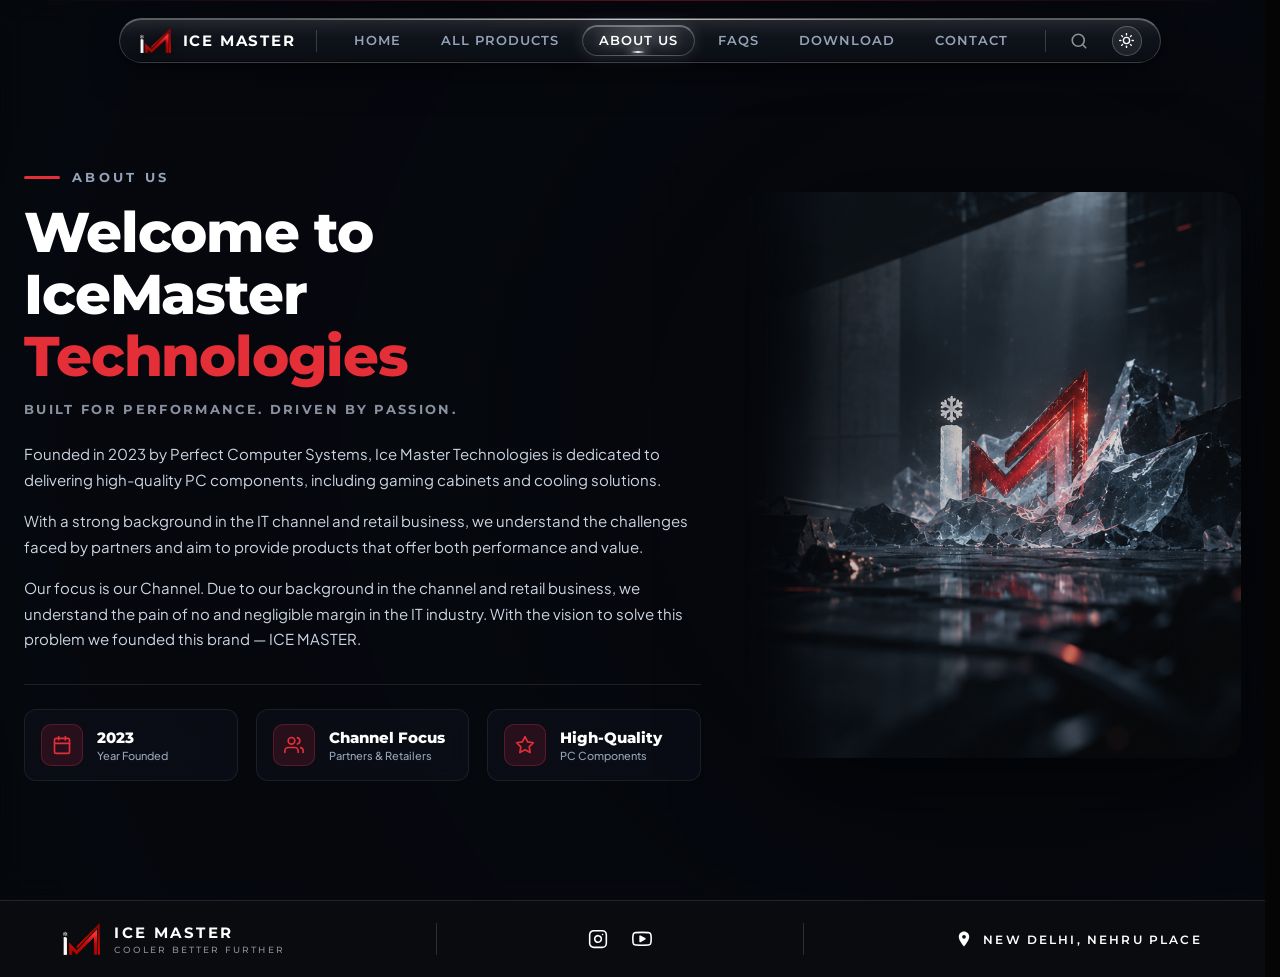
==== commit 59284e23: "refactor(about): use official background with solid blur layer, remove CTA buttons and commitment se" ====
--- a/about.html
+++ b/about.html
@@ -36,11 +36,11 @@
       <!-- Center Navigation Links -->
       <nav class="im-pill-nav" aria-label="Primary Navigation">
         <a href="index.html" class="im-nav-item">HOME</a>
+        <a href="all-products.html" class="im-nav-item">ALL PRODUCTS</a>
         <a href="about.html" class="im-nav-item active" aria-current="page">
           <span>ABOUT US</span>
           <span class="im-nav-indicator"></span>
         </a>
-        <a href="all-products.html" class="im-nav-item">ALL PRODUCTS</a>
         <a href="faqs.html" class="im-nav-item">FAQS</a>
         <a href="download.html" class="im-nav-item">DOWNLOAD</a>
         <a href="contact.html" class="im-nav-item">CONTACT</a>
@@ -90,8 +90,8 @@
 
       <nav class="im-mobile-nav-links">
         <a href="index.html" class="im-mobile-nav-link">HOME</a>
+        <a href="all-products.html" class="im-mobile-nav-link">ALL PRODUCTS</a>
         <a href="about.html" class="im-mobile-nav-link active">ABOUT US</a>
-        <a href="all-products.html" class="im-mobile-nav-link">ALL PRODUCTS</a>
         <a href="faqs.html" class="im-mobile-nav-link">FAQS</a>
         <a href="download.html" class="im-mobile-nav-link">DOWNLOAD</a>
         <a href="contact.html" class="im-mobile-nav-link">CONTACT</a>
@@ -112,13 +112,16 @@
   </header>
 
   <!-- ==========================================================================
-       MAIN ABOUT US HERO SECTION (1:1 Exact Match to Figma Mockup)
+       MAIN ABOUT US HERO SECTION (Matching Figma Mockup 1:1)
        ========================================================================== -->
   <main>
     <section class="about-hero-section">
+      <!-- Solid Blur Layer over Background -->
+      <div class="about-hero-blur-layer" aria-hidden="true"></div>
+
       <div class="about-hero-container">
 
-        <!-- Left Column: Story Content, CTAs, 3 Key Badges -->
+        <!-- Left Column: Story Content & 3 Key Badges -->
         <div class="about-hero-content">
 
           <!-- Eyebrow -->
@@ -150,25 +153,6 @@
             </p>
           </div>
 
-          <!-- Call to Action Buttons -->
-          <div class="about-cta-wrap">
-            <a href="#our-values" class="about-btn-pill">
-              <span>Learn More About Us</span>
-              <svg width="16" height="16" viewBox="0 0 24 24" fill="none" stroke="currentColor" stroke-width="2.5" stroke-linecap="round" stroke-linejoin="round">
-                <line x1="5" y1="12" x2="19" y2="12"></line>
-                <polyline points="12 5 19 12 12 19"></polyline>
-              </svg>
-            </a>
-            <a href="all-products.html" class="about-btn-pill-secondary">
-              <span>Explore Products</span>
-              <svg width="15" height="15" viewBox="0 0 24 24" fill="none" stroke="currentColor" stroke-width="2" stroke-linecap="round" stroke-linejoin="round">
-                <path d="M6 2L3 6v14a2 2 0 0 0 2 2h14a2 2 0 0 0 2-2V6l-3-4z"></path>
-                <line x1="3" y1="6" x2="21" y2="6"></line>
-                <path d="M16 10a4 4 0 0 1-8 0"></path>
-              </svg>
-            </a>
-          </div>
-
           <!-- 3 Horizontal Badges (Exact Mockup Match) -->
           <div class="about-badges-row">
             <!-- Badge 1: 2023 / Year Founded -->
@@ -228,103 +212,6 @@
 
       </div>
     </section>
-
-    <!-- ==========================================================================
-         CORE VALUES & BRAND PILLARS SECTION
-         ========================================================================== -->
-    <section class="about-values-section" id="our-values">
-      <div class="about-values-container">
-
-        <!-- Section Header -->
-        <div class="about-section-header">
-          <div class="about-eyebrow" style="justify-content: center;">
-            <span class="about-eyebrow-dash"></span>
-            <span class="about-eyebrow-text">OUR COMMITMENT</span>
-          </div>
-          <h2 class="about-section-title">
-            Engineering Excellence for <span class="im-highlight-red">Indian PC Builds</span>
-          </h2>
-          <p class="about-section-sub">
-            From high-airflow chassis to whisper-quiet liquid cooling loops, every product is engineered to deliver unmatched thermal efficiency, clean aesthetics, and real channel profitability.
-          </p>
-        </div>
-
-        <!-- 4 Pillars Grid -->
-        <div class="about-pillars-grid">
-
-          <!-- Pillar 1: Thermal Engineering -->
-          <div class="about-pillar-card">
-            <div class="about-pillar-icon">
-              <svg width="26" height="26" viewBox="0 0 24 24" fill="none" stroke="currentColor" stroke-width="2" stroke-linecap="round" stroke-linejoin="round">
-                <path d="M12 2v20"></path>
-                <path d="m4.93 4.93 14.14 14.14"></path>
-                <path d="M2 12h20"></path>
-                <path d="m19.07 4.93-14.14 14.14"></path>
-              </svg>
-            </div>
-            <h3 class="about-pillar-title">Extreme Thermal Performance</h3>
-            <p class="about-pillar-desc">
-              High-CFM static pressure fans, dense copper radiator fins, and dual-chamber case designs engineered specifically to tame modern high-wattage CPUs and GPUs in tropical climates.
-            </p>
-          </div>
-
-          <!-- Pillar 2: Panoramic Showcase Aesthetics -->
-          <div class="about-pillar-card">
-            <div class="about-pillar-icon">
-              <svg width="26" height="26" viewBox="0 0 24 24" fill="none" stroke="currentColor" stroke-width="2" stroke-linecap="round" stroke-linejoin="round">
-                <rect x="2" y="3" width="20" height="14" rx="2" ry="2"></rect>
-                <line x1="8" y1="21" x2="16" y2="21"></line>
-                <line x1="12" y1="17" x2="12" y2="21"></line>
-              </svg>
-            </div>
-            <h3 class="about-pillar-title">Panoramic Showcase Craft</h3>
-            <p class="about-pillar-desc">
-              Seamless curved and 270° tempered glass enclosures with integrated cable routing channels and vibrant addressable RGB illumination for show-stopping desktop setups.
-            </p>
-          </div>
-
-          <!-- Pillar 3: Channel-First Margin Protection -->
-          <div class="about-pillar-card">
-            <div class="about-pillar-icon">
-              <svg width="26" height="26" viewBox="0 0 24 24" fill="none" stroke="currentColor" stroke-width="2" stroke-linecap="round" stroke-linejoin="round">
-                <polyline points="23 6 13.5 15.5 8.5 10.5 1 18"></polyline>
-                <polyline points="17 6 23 6 23 12"></polyline>
-              </svg>
-            </div>
-            <h3 class="about-pillar-title">Channel-First Margins</h3>
-            <p class="about-pillar-desc">
-              We eliminate the pain of negligible IT margins. Our business model protects retail partners and distributors with sustainable pricing, fair trade margins, and direct channel support.
-            </p>
-          </div>
-
-          <!-- Pillar 4: Certified Durability & Local Warranty -->
-          <div class="about-pillar-card">
-            <div class="about-pillar-icon">
-              <svg width="26" height="26" viewBox="0 0 24 24" fill="none" stroke="currentColor" stroke-width="2" stroke-linecap="round" stroke-linejoin="round">
-                <path d="M12 22s8-4 8-10V5l-8-3-8 3v7c0 6 8 10 8 10z"></path>
-                <path d="m9 12 2 2 4-4"></path>
-              </svg>
-            </div>
-            <h3 class="about-pillar-title">Certified Reliability & Warranty</h3>
-            <p class="about-pillar-desc">
-              Backed by Perfect Computer Systems with prompt warranty handling, localized RMA assistance, and rigorous quality testing on all materials and components.
-            </p>
-          </div>
-
-        </div>
-
-        <!-- Story / Mission Quote Box -->
-        <div class="about-mission-quote-box">
-          <p>
-            &ldquo;Our focus is our Channel. Due to our background in the channel and retail business, we understand the pain of negligible margin in the IT industry. With the vision to solve this problem, we founded this brand — ICE MASTER.&rdquo;
-          </p>
-          <div class="about-mission-quote-author">
-            — ICE MASTER TECHNOLOGIES LEADERSHIP
-          </div>
-        </div>
-
-      </div>
-    </section>
   </main>
 
   <!-- ==========================================================================
--- a/assets/css/style.css
+++ b/assets/css/style.css
@@ -5493,10 +5493,23 @@
   display: flex;
   align-items: center;
   justify-content: center;
-  background: radial-gradient(circle at 85% 35%, rgba(255, 51, 75, 0.12) 0%, transparent 55%),
-              radial-gradient(circle at 15% 80%, rgba(255, 51, 75, 0.06) 0%, transparent 45%),
-              #06080D;
+  background-color: #06080D;
+  background-image: url('../images/about/about_page_bg.png');
+  background-position: center right;
+  background-repeat: no-repeat;
+  background-size: cover;
   overflow: hidden;
+}
+
+/* Solid Blur Layer over Background Image */
+.about-hero-blur-layer {
+  position: absolute;
+  inset: 0;
+  background: radial-gradient(circle at 80% 50%, rgba(6, 8, 14, 0.45) 0%, rgba(6, 8, 14, 0.72) 50%, rgba(6, 8, 14, 0.88) 100%);
+  backdrop-filter: blur(14px);
+  -webkit-backdrop-filter: blur(14px);
+  z-index: 2;
+  pointer-events: none;
 }
 
 .about-hero-section::before {
@@ -5508,6 +5521,7 @@
   height: 1px;
   background: linear-gradient(90deg, transparent 0%, rgba(255, 51, 75, 0.3) 50%, transparent 100%);
   pointer-events: none;
+  z-index: 3;
 }
 
 .about-hero-container {
@@ -6283,7 +6297,14 @@
   color: #0F172A;
 }
 
-html.light-mode .about-hero-section,
+html.light-mode .about-hero-section {
+  background-color: #F8FAFC;
+}
+
+html.light-mode .about-hero-blur-layer {
+  background: radial-gradient(circle at 80% 50%, rgba(248, 250, 252, 0.6) 0%, rgba(248, 250, 252, 0.85) 60%, rgba(248, 250, 252, 0.95) 100%);
+}
+
 html.light-mode .faq-hero-section {
   background: #F8FAFC;
 }
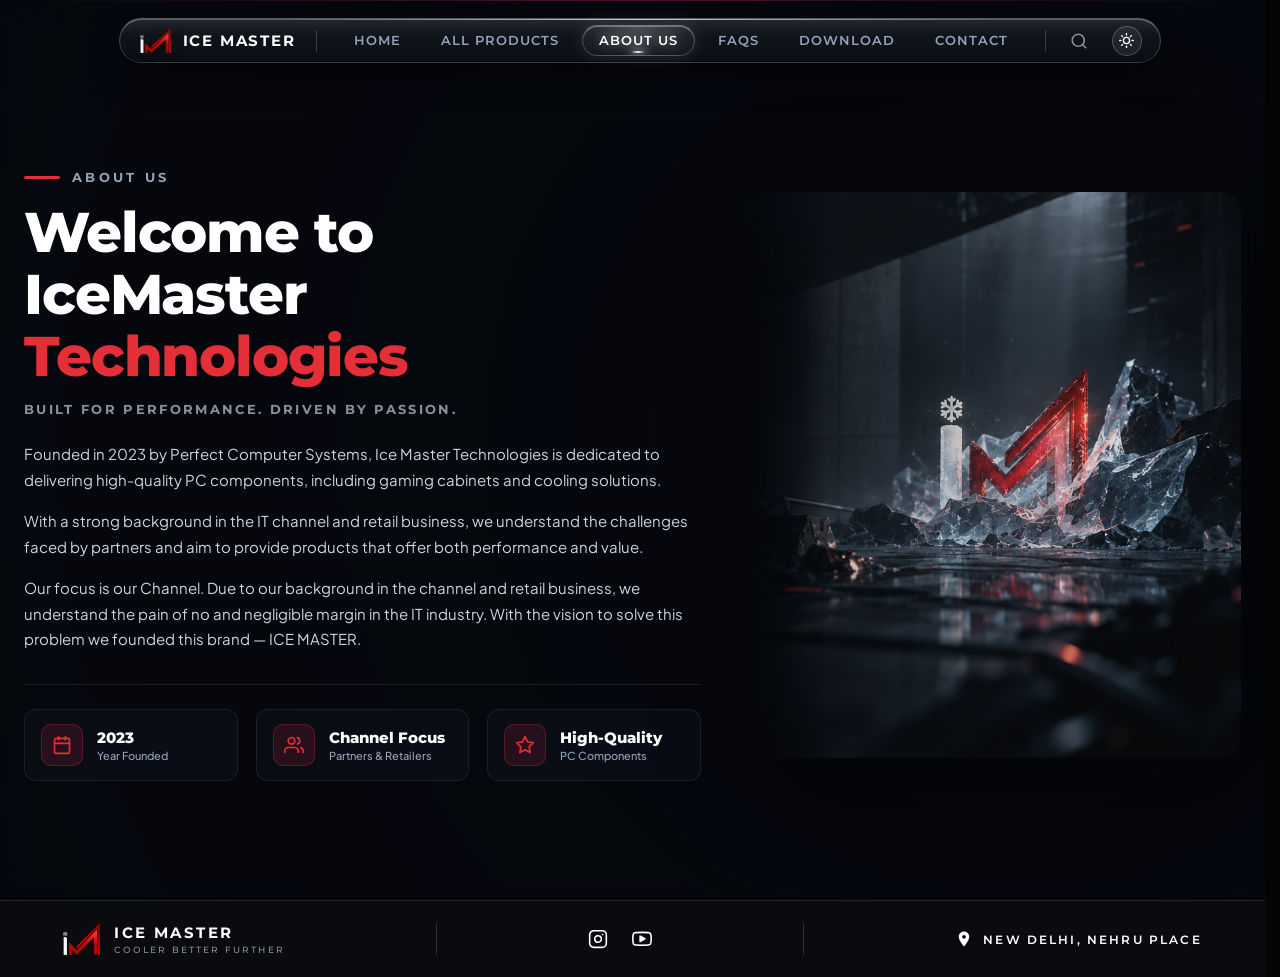
==== commit dfe19dab: "feat: generate and integrate high-res IceMaster favicon and apple-touch-icon across all pages" ====
--- a/about.html
+++ b/about.html
@@ -6,8 +6,11 @@
   <title>About Us | Ice Master Technologies</title>
   <meta name="description" content="Founded in 2023 by Perfect Computer Systems, Ice Master Technologies delivers high-quality PC components, gaming cabinets, and cooling solutions with a channel-first commitment.">
 
-  <!-- Favicon -->
-  <link rel="icon" type="image/png" href="assets/images/homepage/im_official_emblem.png">
+  <!-- Favicon & Brand Icons -->
+  <link rel="icon" type="image/png" sizes="32x32" href="favicon-32x32.png">
+  <link rel="icon" type="image/png" sizes="16x16" href="favicon-16x16.png">
+  <link rel="shortcut icon" href="favicon.ico" type="image/x-icon">
+  <link rel="apple-touch-icon" sizes="180x180" href="apple-touch-icon.png">
 
   <!-- Google Fonts: Plus Jakarta Sans, Outfit, Montserrat -->
   <link rel="preconnect" href="https://fonts.googleapis.com">
--- a/assets/css/style.css
+++ b/assets/css/style.css
@@ -6248,9 +6248,38 @@
 }
 
 @media (max-width: 768px) {
-  .about-hero-section,
+  .about-hero-section {
+    padding: 95px 16px 48px;
+    min-height: auto;
+  }
+  .about-hero-container {
+    gap: 22px;
+  }
+  .about-hero-media {
+    order: -1;
+    width: 100%;
+    margin-bottom: 2px;
+  }
+  .about-hero-img-wrap {
+    width: 100%;
+    max-width: 100%;
+    height: 160px;
+    margin: 0 auto;
+    border-radius: 14px;
+    border: 1px solid rgba(255, 255, 255, 0.12);
+    box-shadow: 0 8px 24px rgba(0, 0, 0, 0.6), 0 0 20px rgba(255, 51, 75, 0.15);
+    background: rgba(10, 14, 22, 0.85);
+    overflow: hidden;
+  }
+  .about-hero-emblem-img {
+    width: 100%;
+    height: 100%;
+    object-fit: cover;
+    object-position: center 52%;
+    animation: none;
+  }
   .faq-hero-section {
-    padding: 110px 16px 60px;
+    padding: 105px 16px 60px;
   }
   .about-hero-title,
   .faq-main-title {
@@ -6287,6 +6316,22 @@
   .faq-support-actions a {
     width: 100%;
     justify-content: center;
+  }
+}
+
+@media (max-width: 480px) {
+  .about-hero-section {
+    padding: 88px 14px 40px;
+  }
+  .about-hero-container {
+    gap: 18px;
+  }
+  .about-hero-img-wrap {
+    height: 140px;
+    border-radius: 12px;
+  }
+  .about-hero-title {
+    font-size: 1.85rem;
   }
 }
 
